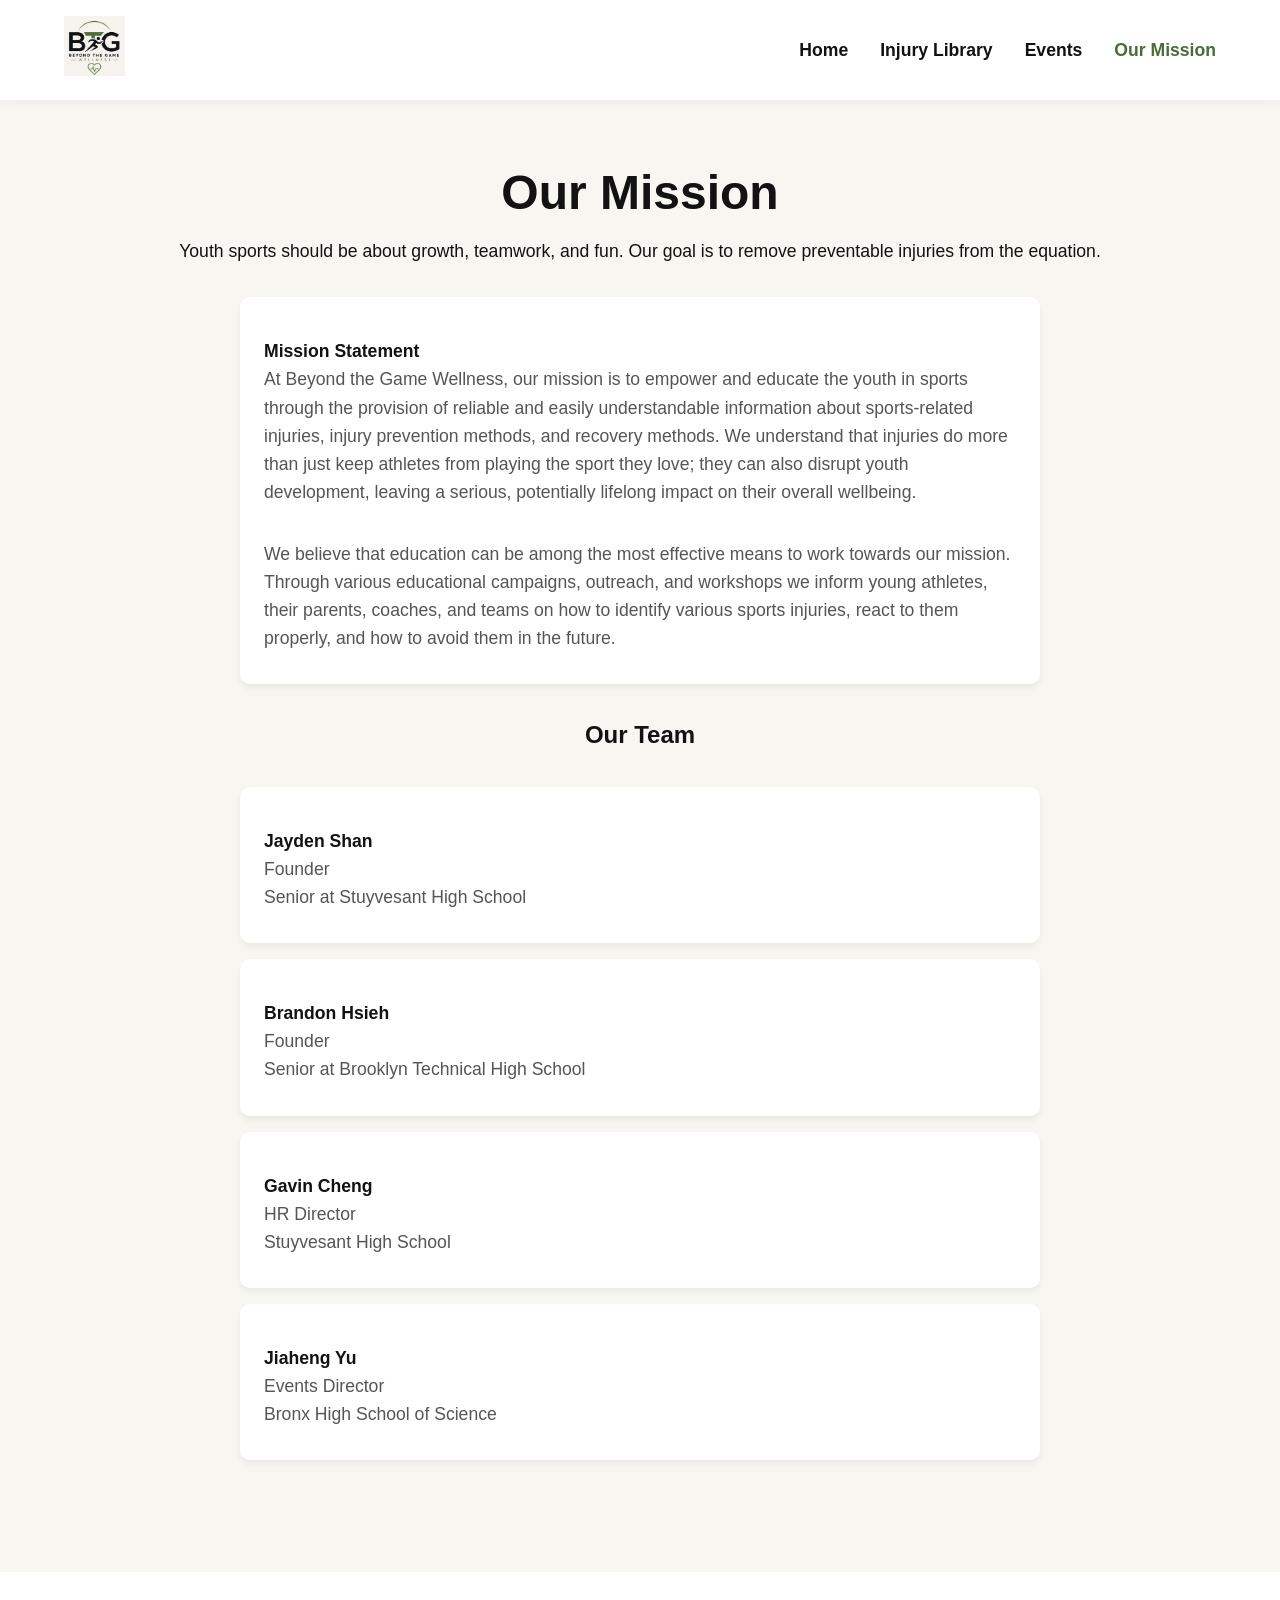
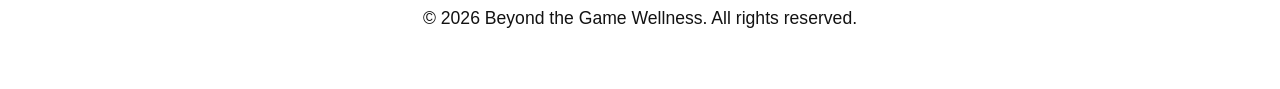
==== about.html @ ce1ea502 "Updated the giveaway section front page and about page" ====
<!DOCTYPE html>
<html lang="en">
<head>
    <meta charset="UTF-8">
    <meta name="viewport" content="width=device-width, initial-scale=1.0">
    <title>About Us | Beyond the Game Wellness</title>
    <link rel="stylesheet" href="style.css">
</head>
<body>

    <header>
        <div class="logo">
            <a href="index.html">
                <img src="beyondthegame.png" alt="Beyond the Game Logo">
            </a>
        </div>
        <nav>
            <ul>
                <li><a href="index.html">Home</a></li>
                <li><a href="injurylibrary.html">Injury Library</a></li>
                <li><a href="events.html">Events</a></li>
                <li><a href="about.html" class="active">Our Mission</a></li>
            </ul>
        </nav>
    </header>

    <main>
        <section class="hero" style="margin-bottom: 2rem;">
            <h1>Our Mission</h1>
            <p>Youth sports should be about growth, teamwork, and fun. Our goal is to remove preventable injuries from the equation.</p>
        </section>

        <section class="card" style="max-width: 800px; margin: 0 auto 2rem auto;">
            <h3>Mission Statement</h3>
            <p>At Beyond the Game Wellness, our mission is to empower and educate the youth in sports through the provision of reliable and easily understandable information about sports-related injuries, injury prevention methods, and recovery methods. We understand that injuries do more than just keep athletes from playing the sport they love; they can also disrupt youth development, leaving a serious, potentially lifelong impact on their overall wellbeing.</p>
            <br>
            <p>We believe that education can be among the most effective means to work towards our mission. Through various educational campaigns, outreach, and workshops we inform young athletes, their parents, coaches, and teams on how to identify various sports injuries, react to them properly, and how to avoid them in the future.</p>
        </section>

        <div style="text-align: center; margin-bottom: 2rem;">
            <h2>Our Team</h2>
        </div>

        <section class="grid" style="max-width: 800px; margin: 0 auto;">
            <div class="card">
                <h3>Jayden Shan</h3>
                <p>Founder<br>Senior at Stuyvesant High School</p>
            </div>

            <div class="card">
                <h3>Brandon Hsieh</h3>
                <p>Founder<br>Senior at Brooklyn Technical High School</p>
            </div>

            <div class="card">
                <h3>Gavin Cheng</h3>
                <p>HR Director<br>Stuyvesant High School</p>
            </div>

            <div class="card">
                <h3>Jiaheng Yu</h3>
                <p>Events Director<br>Bronx High School of Science</p>
            </div>
        </section>
    </main>

    <footer>
        <p>&copy; 2026 Beyond the Game Wellness. All rights reserved.</p>
    </footer>

</body>
</html>
---- style.css ----
/* style.css */
:root {
  --primary-green: #4A6C38;
  --text-black: #121212;
  --bg-cream: #F8F6F0;
  --white: #ffffff;
}

* {
  margin: 0;
  padding: 0;
  box-sizing: border-box;
  font-family: 'Segoe UI', Tahoma, Geneva, Verdana, sans-serif;
}

body {
  background-color: var(--bg-cream);
  color: var(--text-black);
  line-height: 1.6;
}

/* =========================================
   Splash Screen Setup
   ========================================= */
.splash {
  /* Subtracts header height to center perfectly */
  height: calc(100vh - 92px); 
  display: flex;
  justify-content: center;
  align-items: center;
  background-color: var(--bg-cream);
}

.splash img {
  max-width: 90%;
  max-height: 70vh;
  /* Smooth fade-in effect */
  animation: fadeIn 1.2s ease-out forwards; 
}

@keyframes fadeIn {
  0% { opacity: 0; transform: translateY(20px); }
  100% { opacity: 1; transform: translateY(0); }
}

/* =========================================
   General Typography & Spacing
   ========================================= */
h1 {
  font-size: 3rem;
  margin-bottom: 1rem;
  line-height: 1.2;
}

h2 {
  margin-bottom: 1rem;
}

p {
  font-size: 1.1rem;
  margin-bottom: 1.5rem;
}

/* =========================================
   Header & Navigation
   ========================================= */
header {
  background-color: var(--white);
  padding: 1rem 5%;
  display: flex;
  justify-content: space-between;
  align-items: center;
  box-shadow: 0 2px 10px rgba(0,0,0,0.05);
  position: sticky;
  top: 0;
  z-index: 1000;
}

.logo img { 
  height: 60px; 
}

nav ul { 
  list-style: none; 
  display: flex; 
  gap: 2rem; 
}

nav a {
  text-decoration: none;
  color: var(--text-black);
  font-weight: 600;
  font-size: 1.1rem;
  transition: color 0.3s ease;
}

nav a:hover, nav a.active { 
  color: var(--primary-green); 
}

/* =========================================
   Main Content & Grid
   ========================================= */
main {
  padding: 4rem 10%; 
  min-height: 70vh;
}

.hero { 
  text-align: center; 
  margin-bottom: 3rem; 
}

.hero .btn {
  margin-top: 1rem; 
}

.grid {
  display: grid;
  grid-template-columns: 1fr; /* Keeps it in clean rows */
  gap: 1rem;
}

/* =========================================
   Card & Collapsible Styling
   ========================================= */
.card {
  background-color: var(--white);
  padding: 1.5rem;
  border-radius: 10px;
  box-shadow: 0 4px 6px rgba(0,0,0,0.05);
  transition: all 0.3s ease;
}

.card:hover { 
  box-shadow: 0 6px 12px rgba(0,0,0,0.1); 
}

.card details summary {
  list-style: none;
  outline: none;
  cursor: pointer;
  display: flex;
  justify-content: space-between;
  align-items: center;
}

.card summary::-webkit-details-marker { 
  display: none; 
}

.card summary h2 {
  color: var(--primary-green);
  font-size: 1.5rem;
  margin: 0;
}

/* The '+' and '-' icons */
.card summary::after {
  content: '+';
  font-size: 2rem;
  color: var(--primary-green);
  font-weight: bold;
}

.card details[open] summary::after { 
  content: '-'; 
}

/* Expanded Content Internal Styling */
.card details[open] {
  margin-top: 1rem;
  padding-top: 1rem;
  border-top: 2px solid var(--bg-cream);
}

.card h3 {
  font-size: 1.1rem;
  margin-top: 1rem;
  color: var(--text-black);
}

.card p { 
  margin-bottom: 0.5rem; 
  color: #555; 
}

.card ul { 
  margin-left: 1.5rem; 
  margin-bottom: 0.5rem; 
  color: #555; 
}

.card .faq {
  background-color: var(--bg-cream);
  padding: 1rem;
  border-radius: 8px;
  margin-top: 1rem;
}

/* =========================================
   Buttons
   ========================================= */
.btn {
  display: inline-block;
  background-color: var(--primary-green);
  color: var(--white);
  padding: 0.8rem 2rem;
  text-decoration: none;
  border-radius: 50px;
  font-weight: bold;
  transition: all 0.3s ease;
  border: 2px solid var(--primary-green);
}

.btn:hover {
  background-color: transparent;
  color: var(--primary-green);
  transform: translateY(-3px);
  box-shadow: 0 4px 15px rgba(74, 108, 56, 0.3);
}

/* =========================================
   Footer
   ========================================= */
footer { 
  text-align: center; 
  padding: 2rem; 
  background-color: var(--white); 
  margin-top: 3rem; 
}
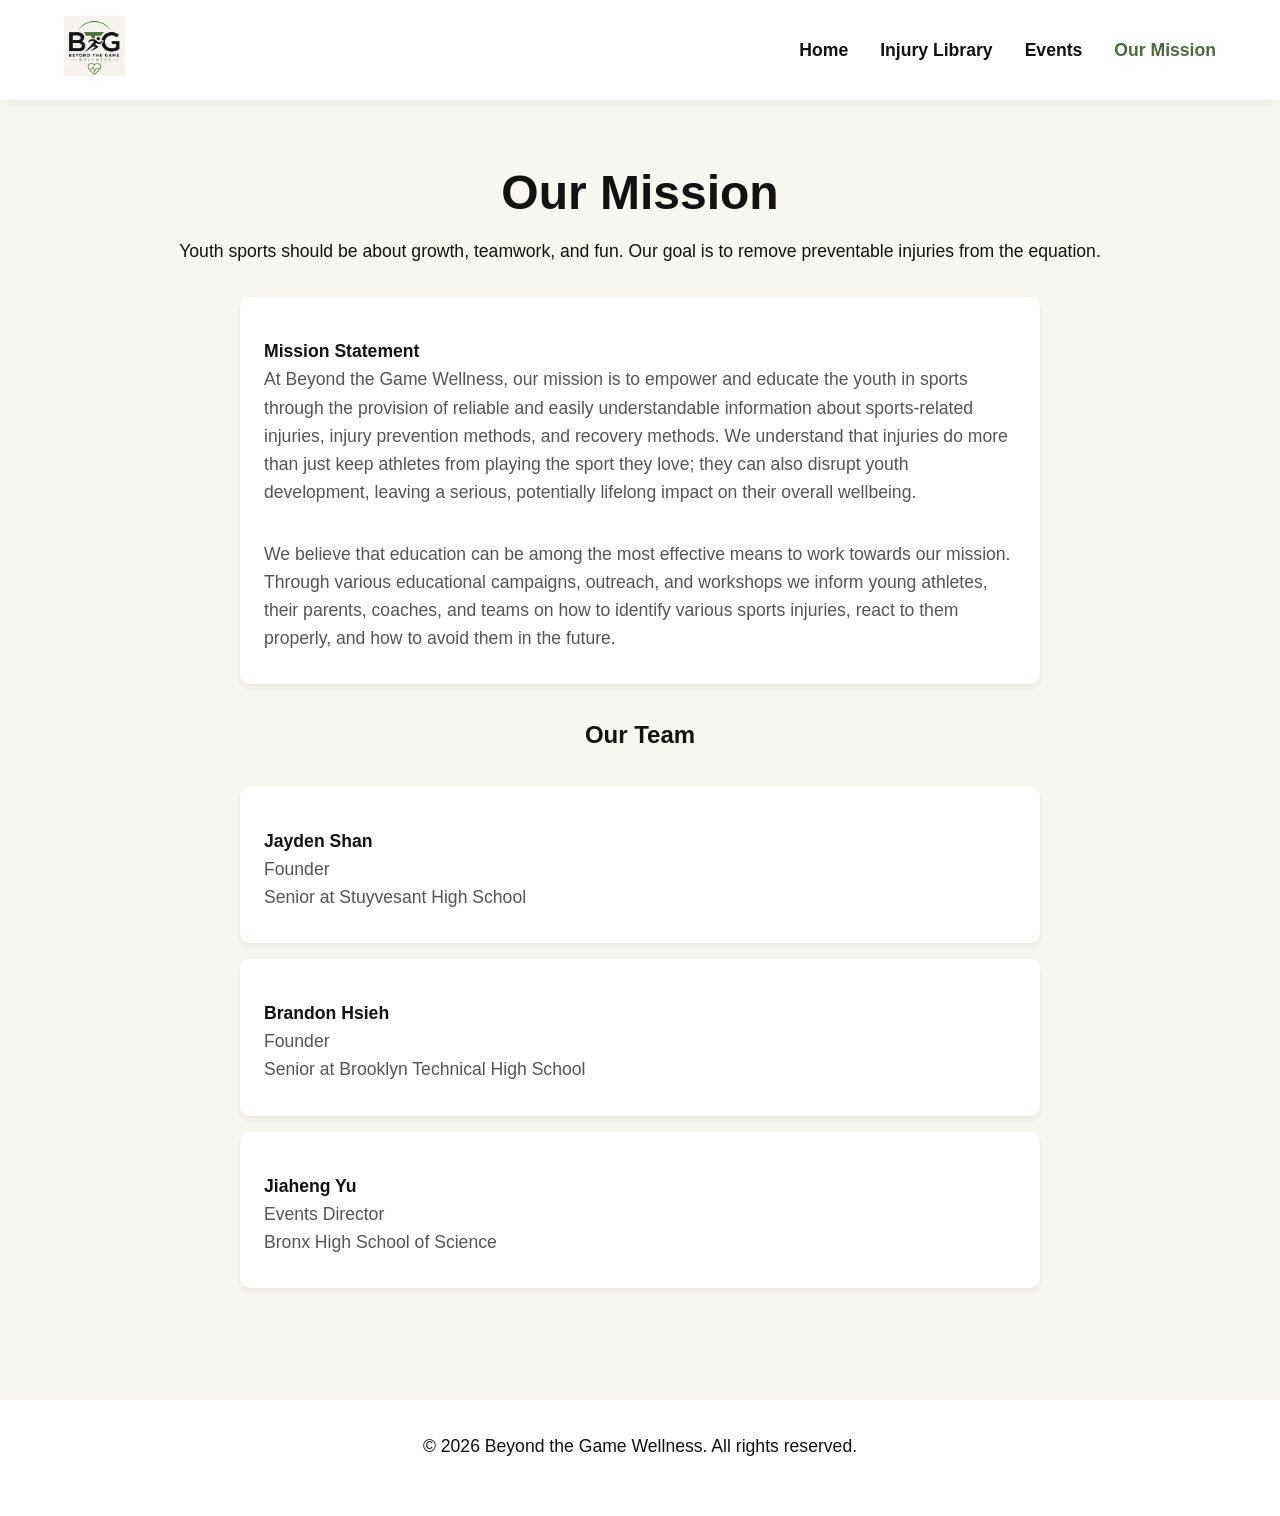
==== commit 7f27d2da: "removed gcheng" ====
--- a/about.html
+++ b/about.html
@@ -53,11 +53,6 @@
             </div>
 
             <div class="card">
-                <h3>Gavin Cheng</h3>
-                <p>HR Director<br>Stuyvesant High School</p>
-            </div>
-
-            <div class="card">
                 <h3>Jiaheng Yu</h3>
                 <p>Events Director<br>Bronx High School of Science</p>
             </div>
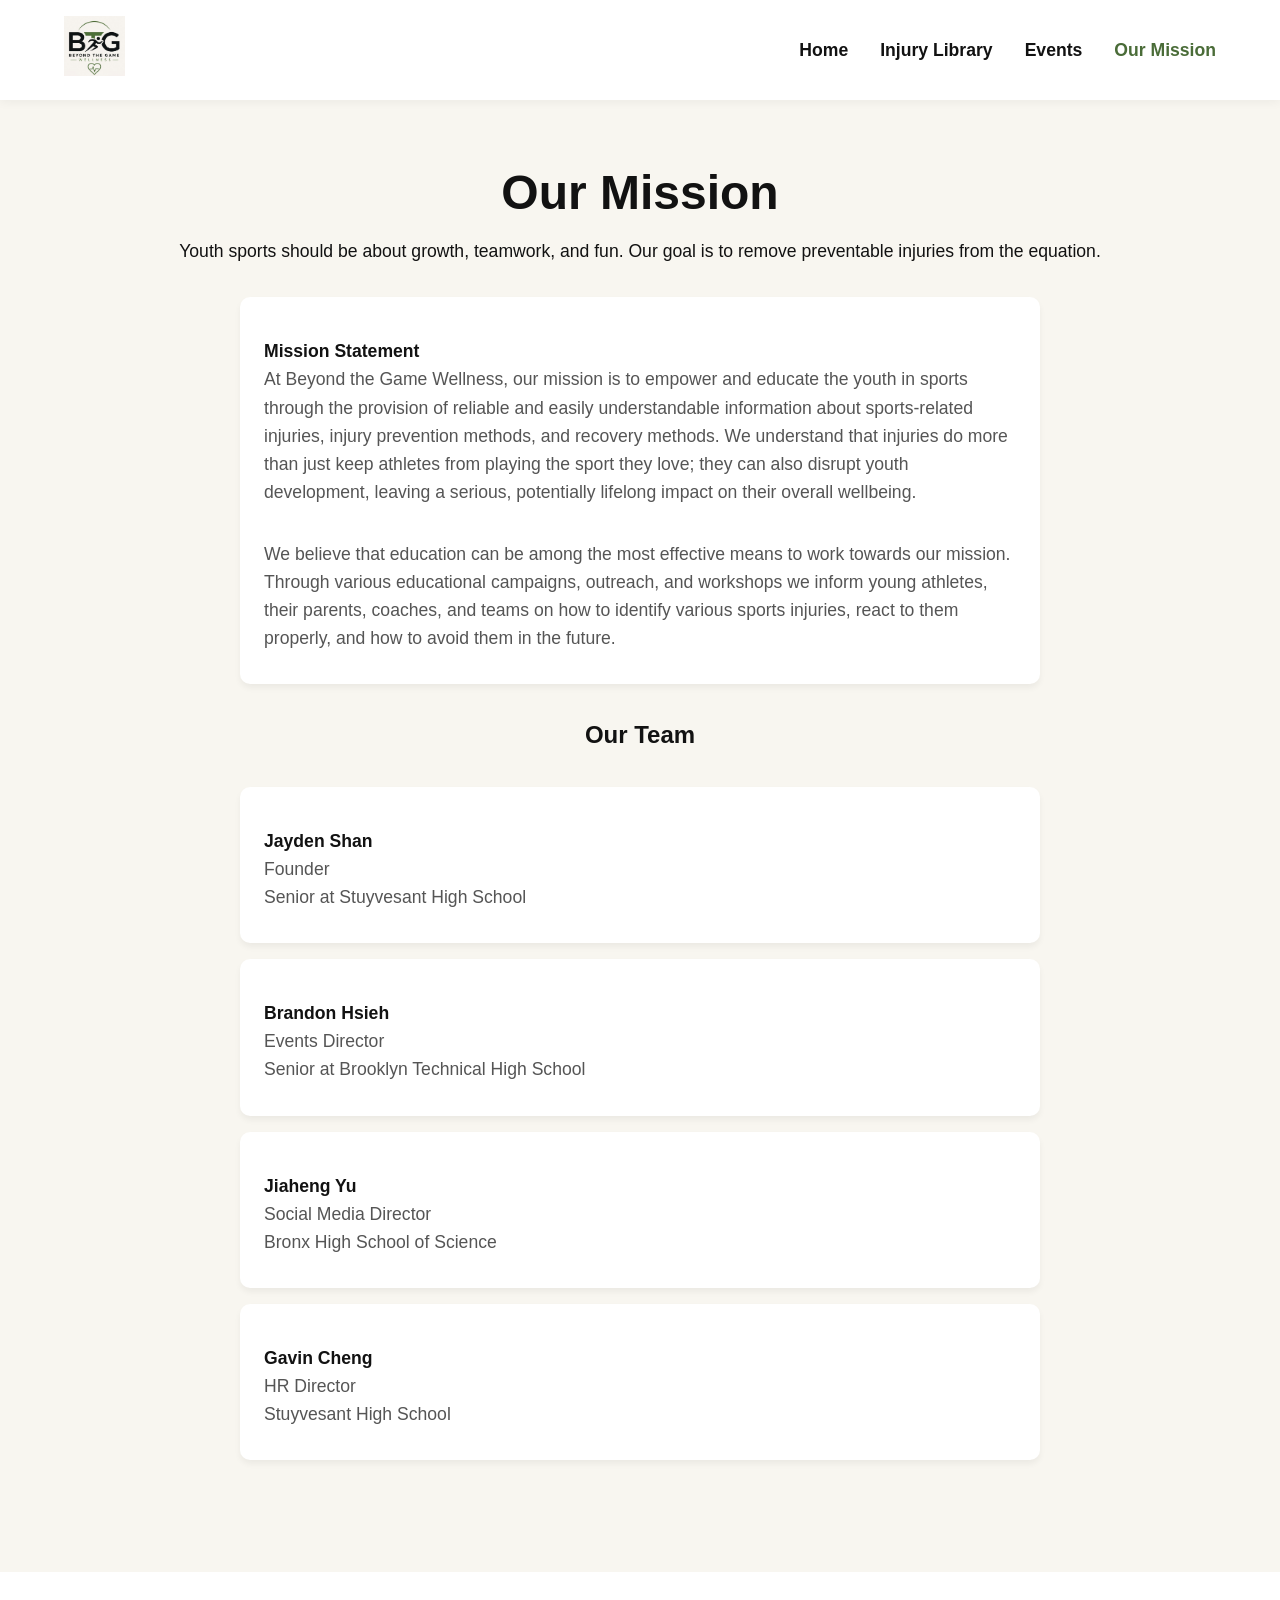
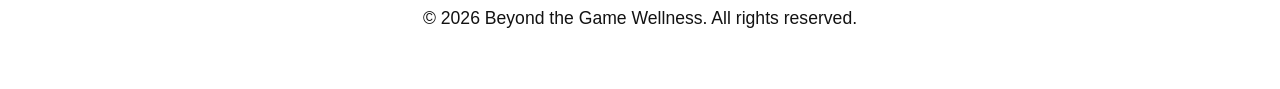
==== commit 4b607205: "Updated brandon" ====
--- a/about.html
+++ b/about.html
@@ -49,13 +49,19 @@
 
             <div class="card">
                 <h3>Brandon Hsieh</h3>
-                <p>Founder<br>Senior at Brooklyn Technical High School</p>
+                <p>Events Director<br>Senior at Brooklyn Technical High School</p>
             </div>
 
             <div class="card">
                 <h3>Jiaheng Yu</h3>
-                <p>Events Director<br>Bronx High School of Science</p>
+                <p>Social Media Director<br>Bronx High School of Science</p>
             </div>
+
+            <div class="card">
+                <h3>Gavin Cheng</h3>
+                <p>HR Director<br>Stuyvesant High School</p>
+            </div>
+
         </section>
     </main>
 
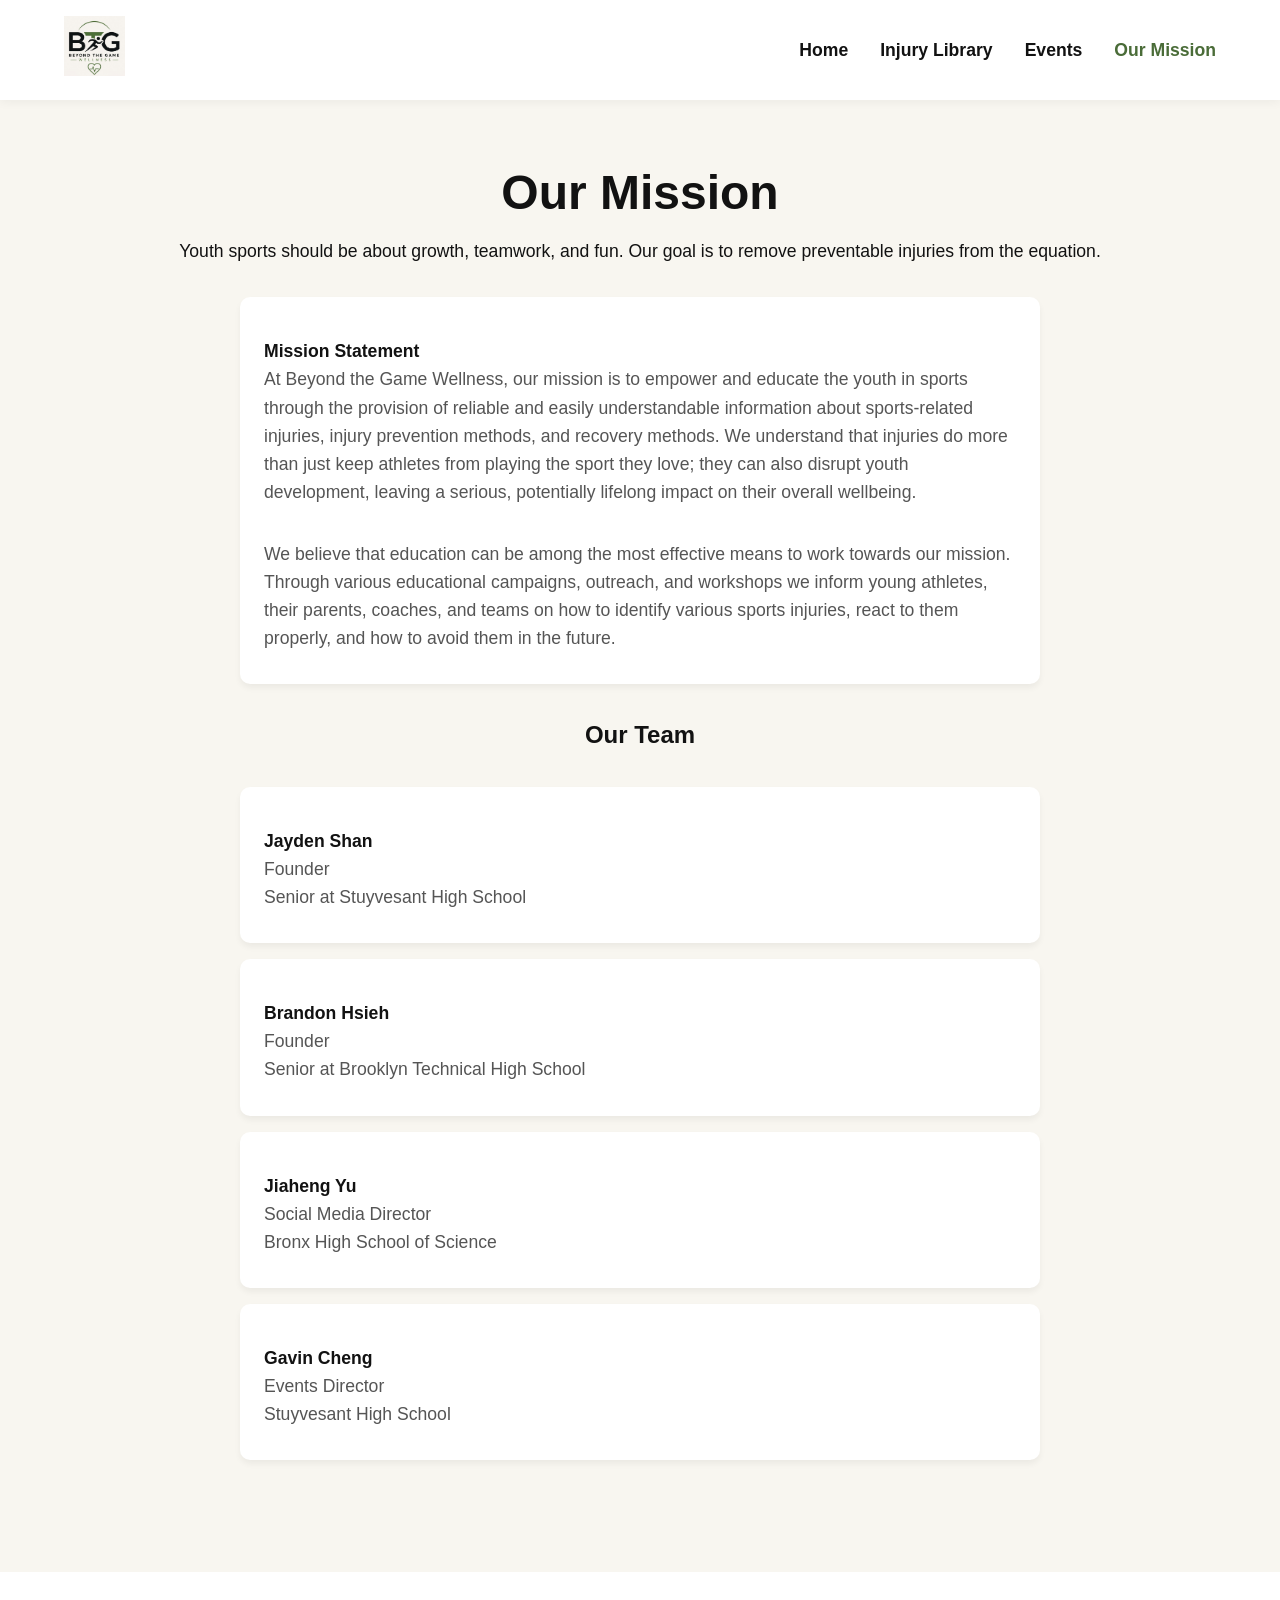
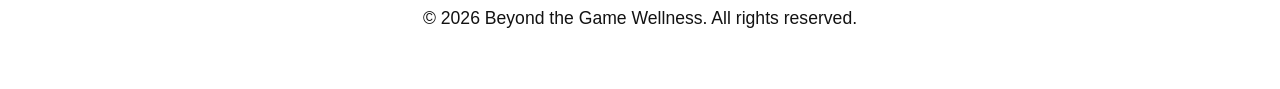
==== commit fa4331df: "Added ybl and btg big photo onto the front page" ====
--- a/about.html
+++ b/about.html
@@ -49,7 +49,7 @@
 
             <div class="card">
                 <h3>Brandon Hsieh</h3>
-                <p>Events Director<br>Senior at Brooklyn Technical High School</p>
+                <p>Founder<br>Senior at Brooklyn Technical High School</p>
             </div>
 
             <div class="card">
@@ -59,7 +59,7 @@
 
             <div class="card">
                 <h3>Gavin Cheng</h3>
-                <p>HR Director<br>Stuyvesant High School</p>
+                <p>Events Director<br>Stuyvesant High School</p>
             </div>
 
         </section>
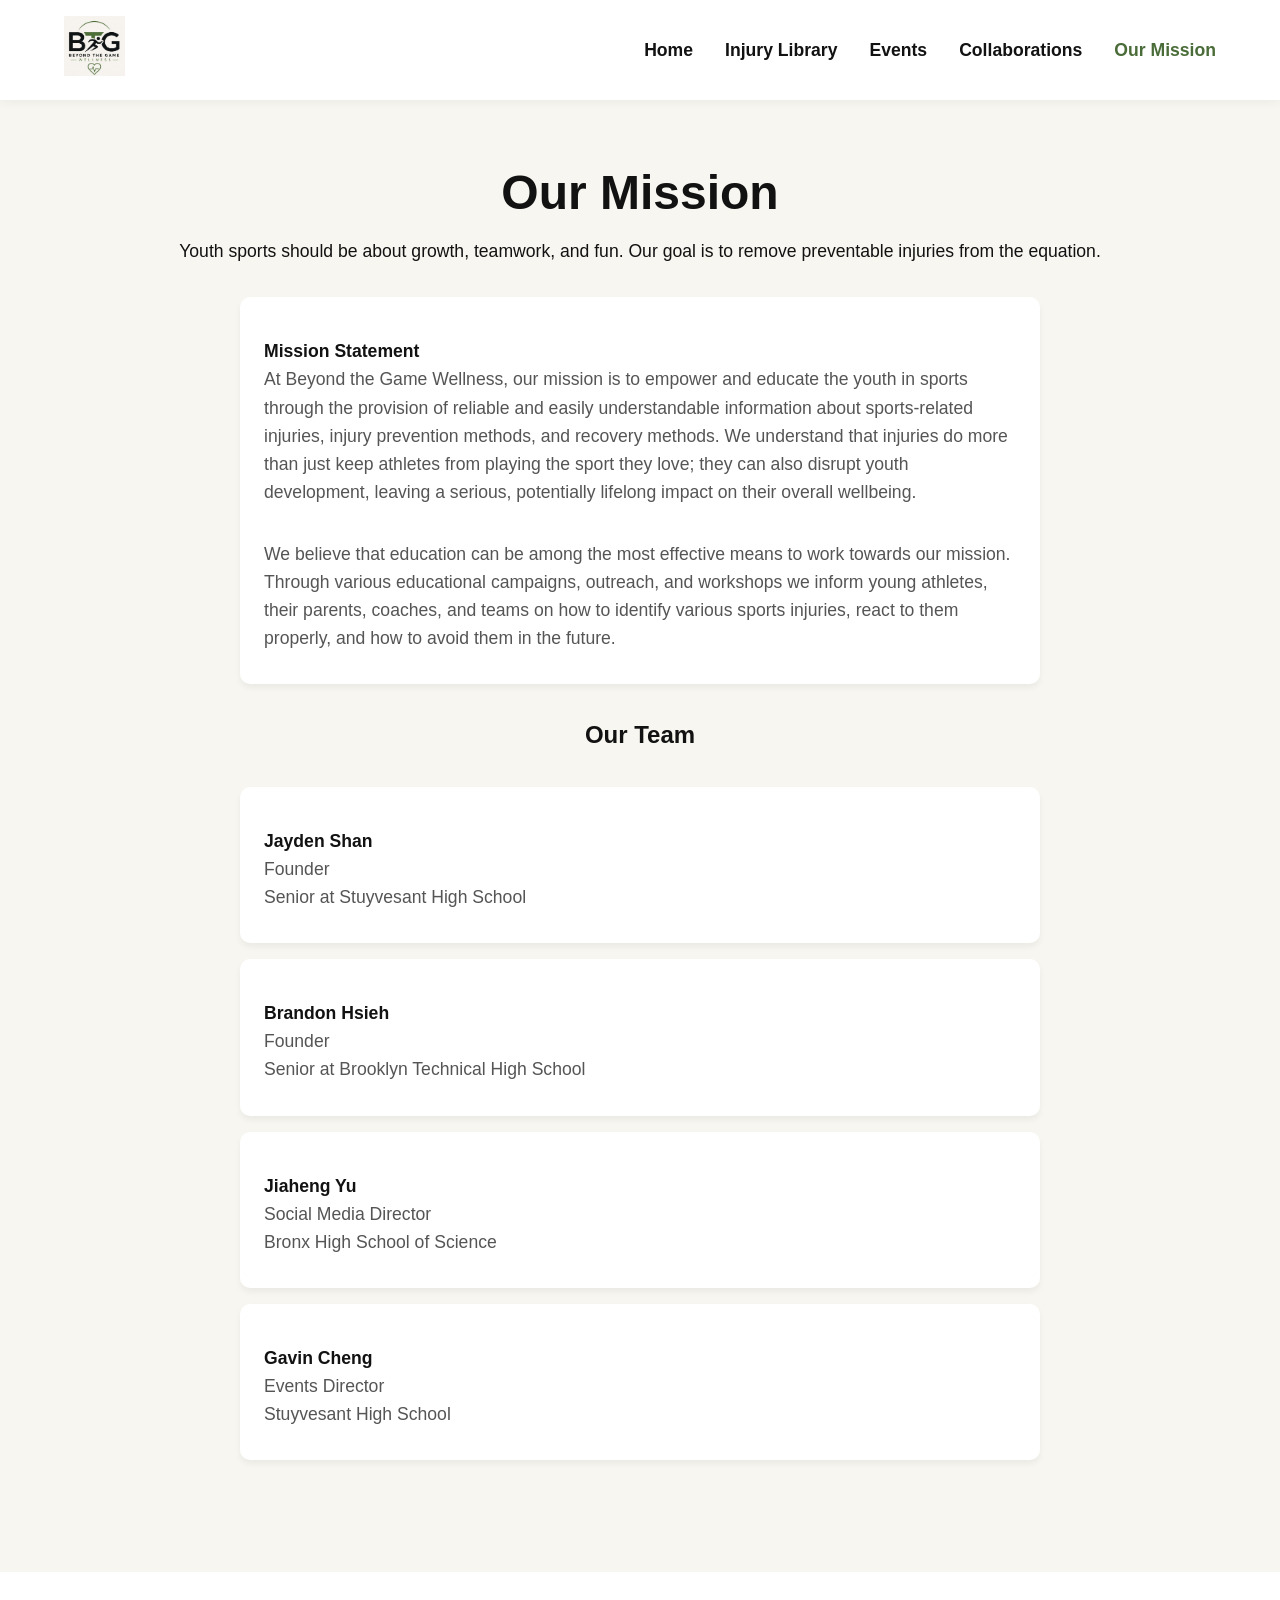
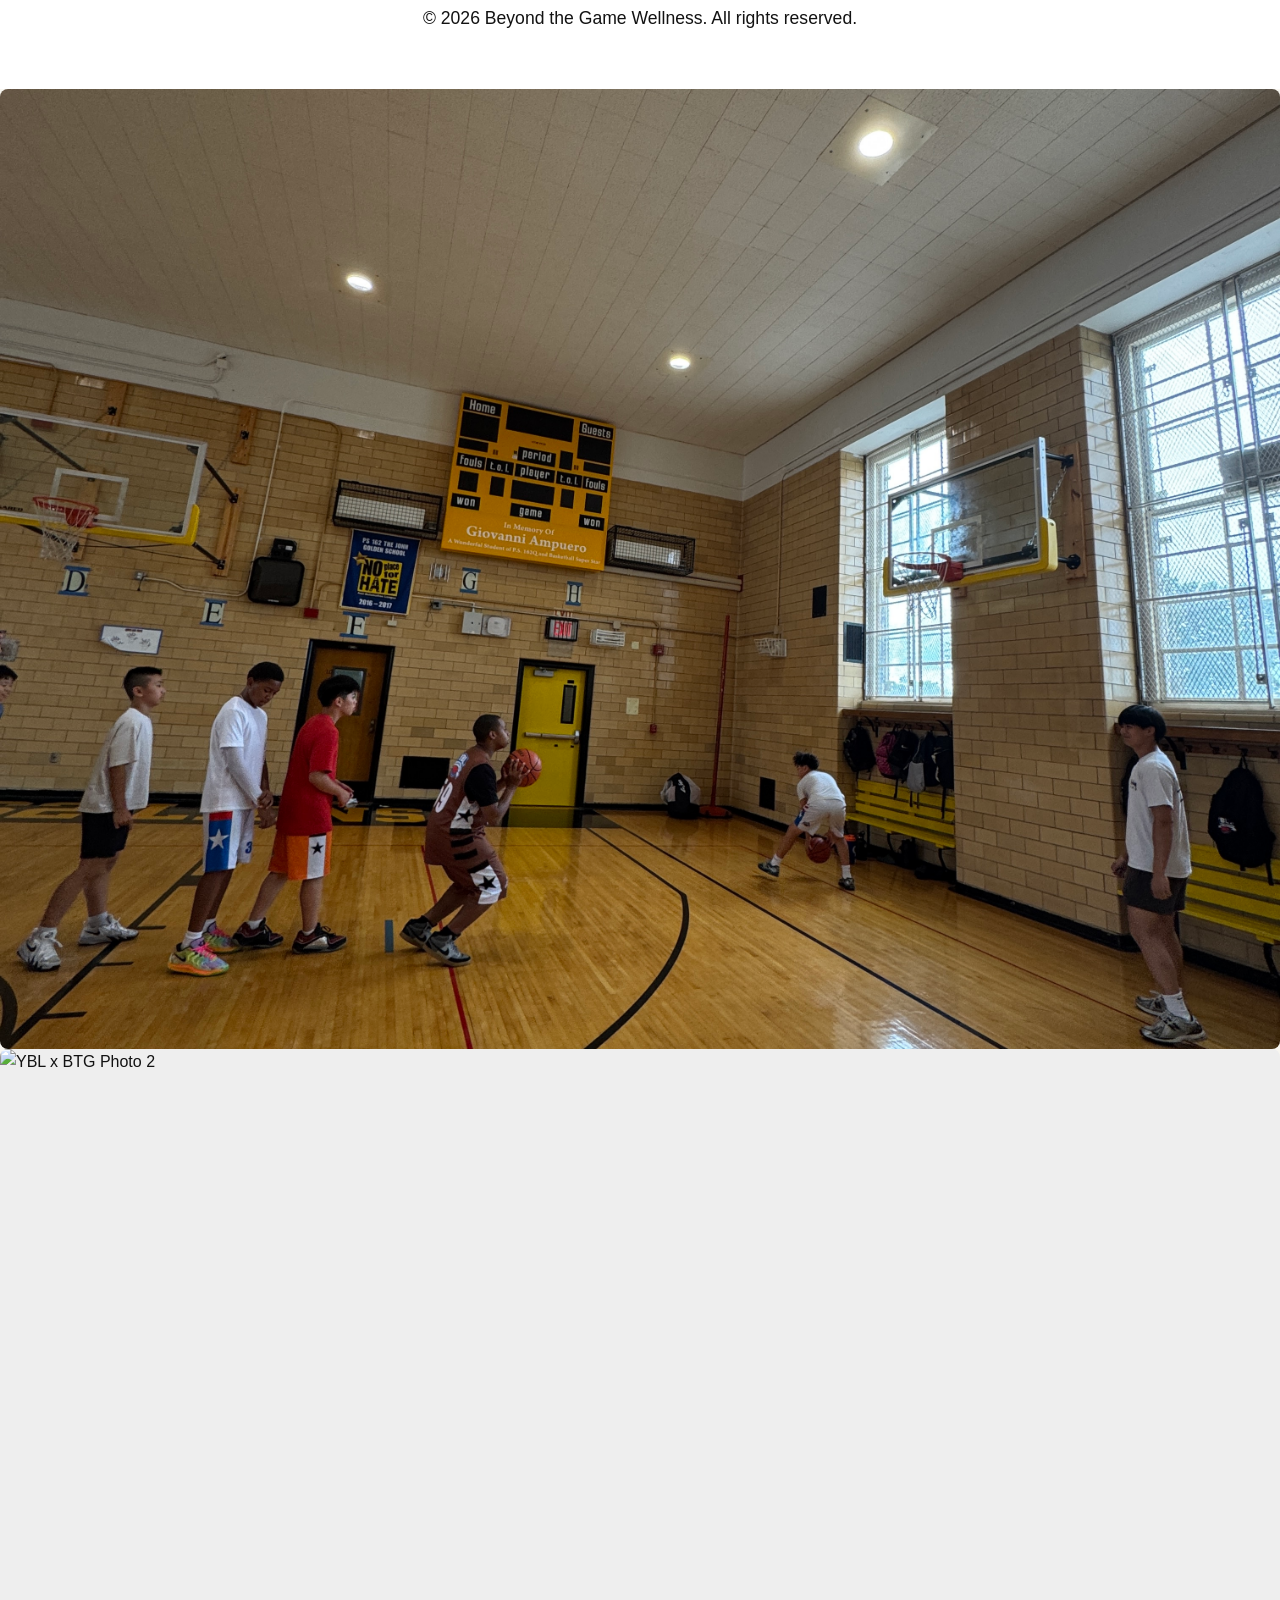
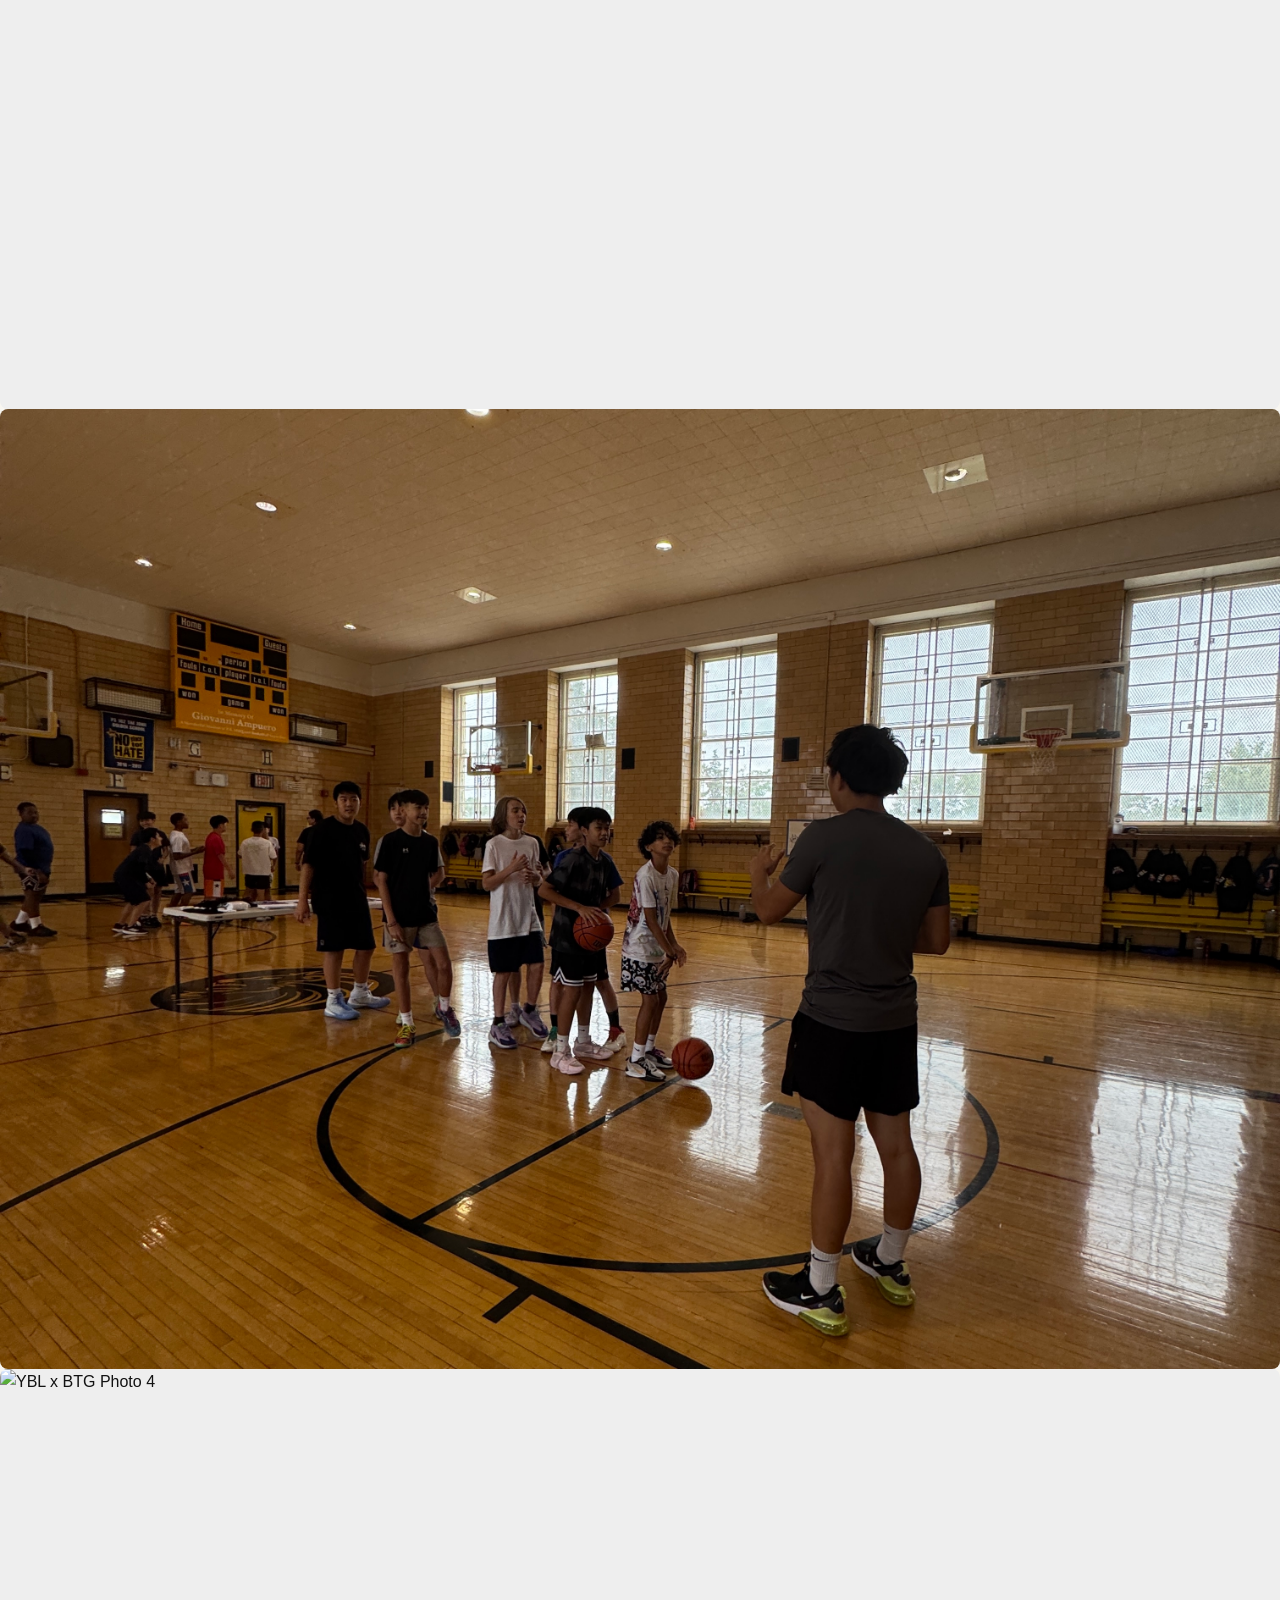
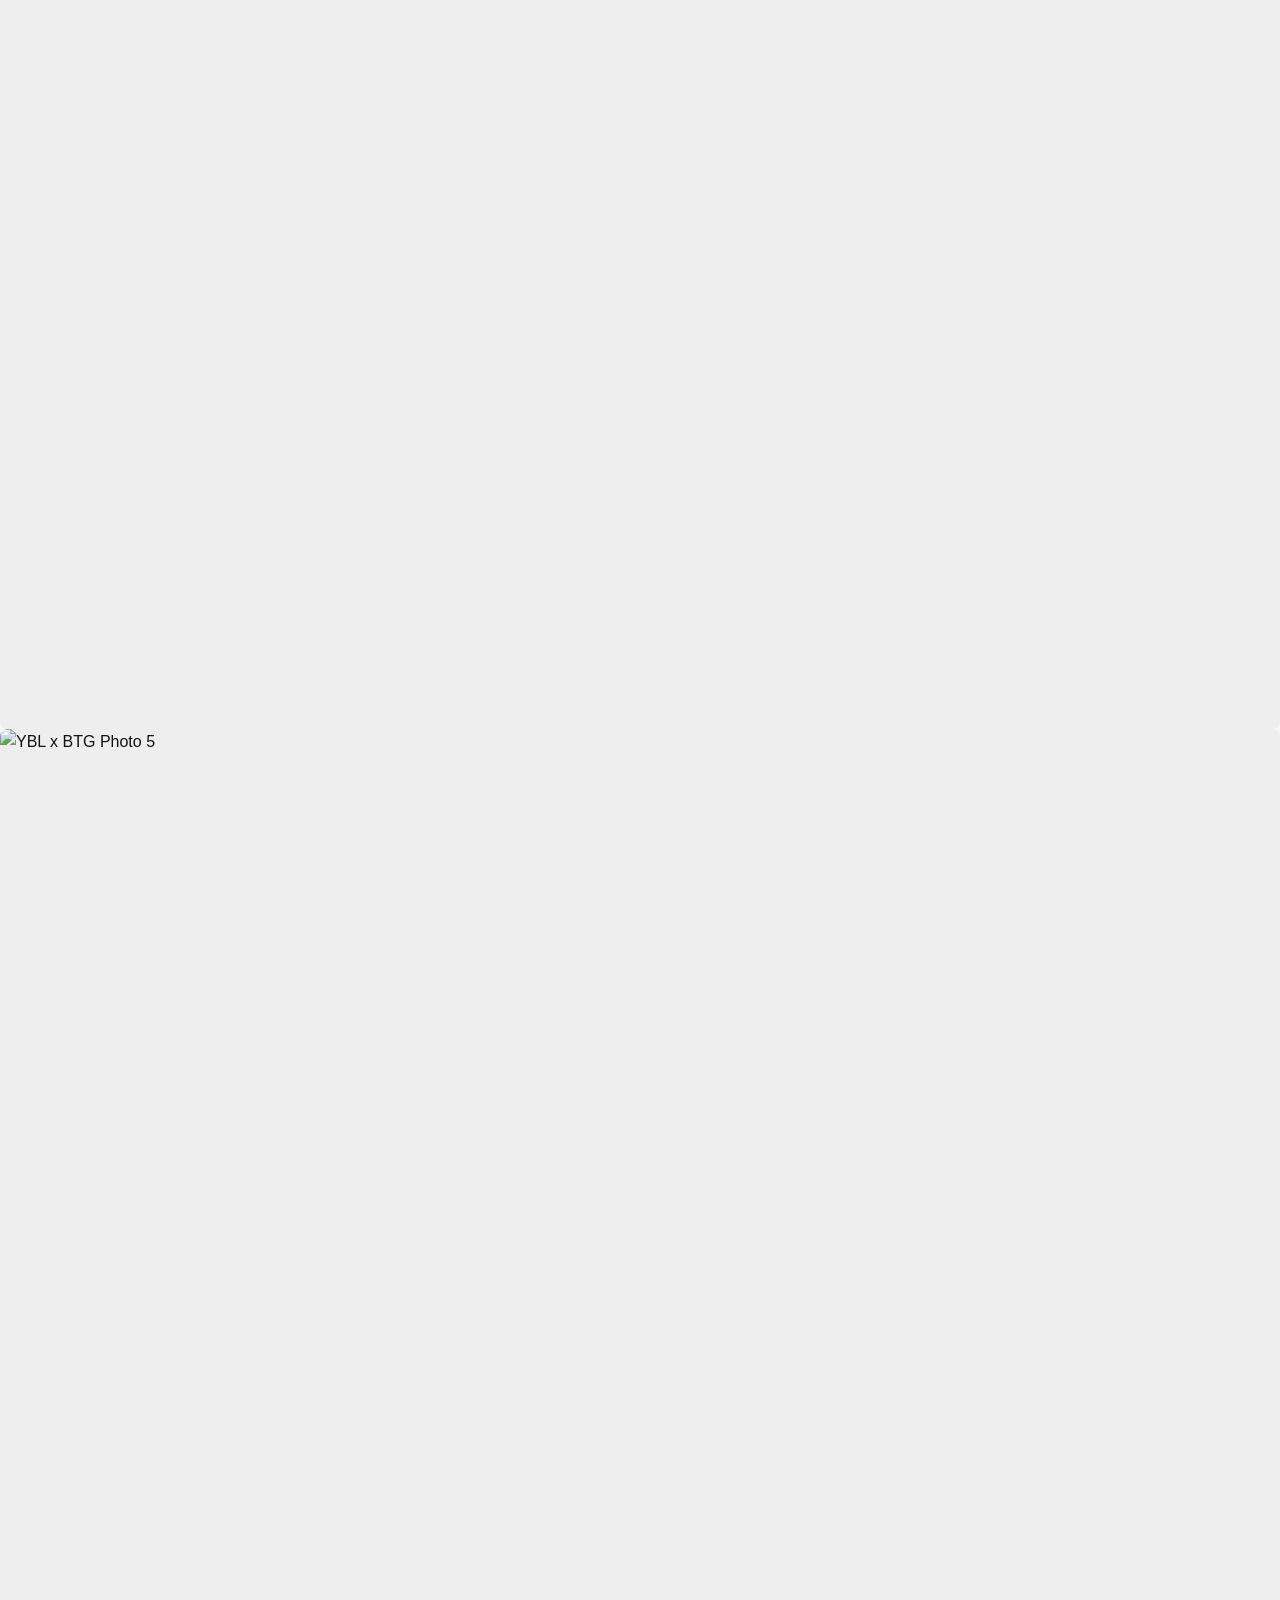
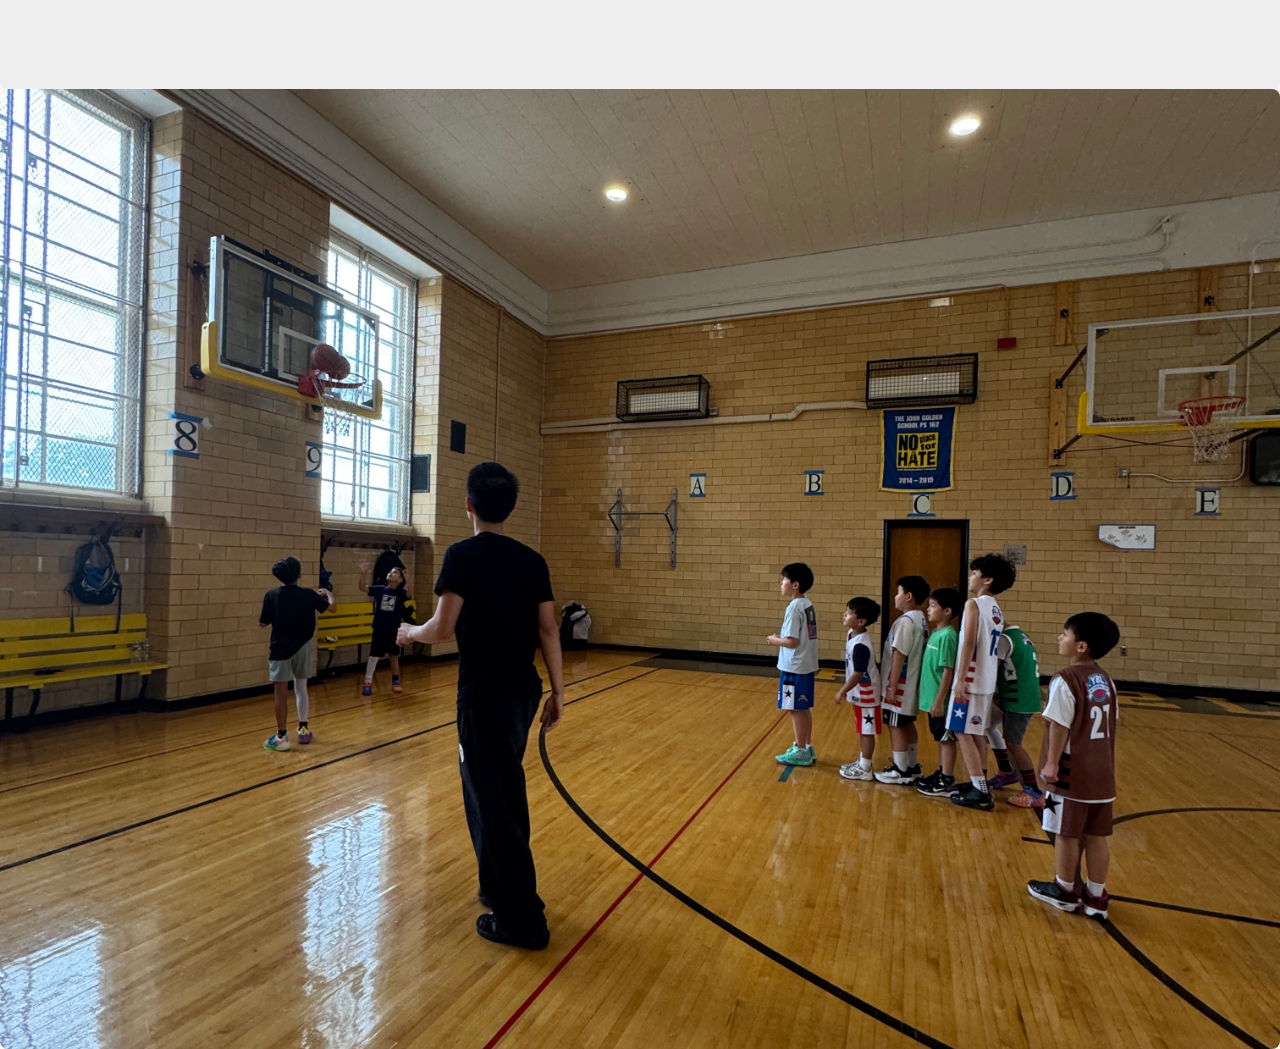
==== commit 1eaa3be0: "Fixed the large sized photo and added ybl collab" ====
--- a/about.html
+++ b/about.html
@@ -19,6 +19,8 @@
                 <li><a href="index.html">Home</a></li>
                 <li><a href="injurylibrary.html">Injury Library</a></li>
                 <li><a href="events.html">Events</a></li>
+                <li><a href="collaborations.html">Collaborations</a></li>
+
                 <li><a href="about.html" class="active">Our Mission</a></li>
             </ul>
         </nav>
@@ -70,4 +72,29 @@
     </footer>
 
 </body>
-</html>+</html>
+
+
+<!-- Row 1 -->
+<div style="border-radius: 8px; overflow: hidden; aspect-ratio: 4/3; background-color: #eee;">
+    <img src="gavinteaching-yblxbtg.png" alt="YBL x BTG Photo 1" style="width: 100%; height: 100%; object-fit: cover;">
+</div>
+<div style="border-radius: 8px; overflow: hidden; aspect-ratio: 4/3; background-color: #eee;">
+    <img src="brandonteaching-yblxbtg.png" alt="YBL x BTG Photo 2" style="width: 100%; height: 100%; object-fit: cover;">
+</div>
+
+<!-- Row 2 -->
+<div style="border-radius: 8px; overflow: hidden; aspect-ratio: 4/3; background-color: #eee;">
+    <img src="jiateaching-yblxbtg.png" alt="YBL x BTG Photo 3" style="width: 100%; height: 100%; object-fit: cover;">
+</div>
+<div style="border-radius: 8px; overflow: hidden; aspect-ratio: 4/3; background-color: #eee;">
+    <img src="gavinandjiateaching-yblxbtg.png" alt="YBL x BTG Photo 4" style="width: 100%; height: 100%; object-fit: cover;">
+</div>
+
+<!-- Row 3 -->
+<div style="border-radius: 8px; overflow: hidden; aspect-ratio: 4/3; background-color: #eee;">
+    <img src="brandonandjiaandgavinteaching-yblxbtg.png" alt="YBL x BTG Photo 5" style="width: 100%; height: 100%; object-fit: cover;">
+</div>
+<div style="border-radius: 8px; overflow: hidden; aspect-ratio: 4/3; background-color: #eee;">
+    <img src="jaydenteaching-yblxbtg.png" alt="YBL x BTG Photo 6" style="width: 100%; height: 100%; object-fit: cover;">
+</div>
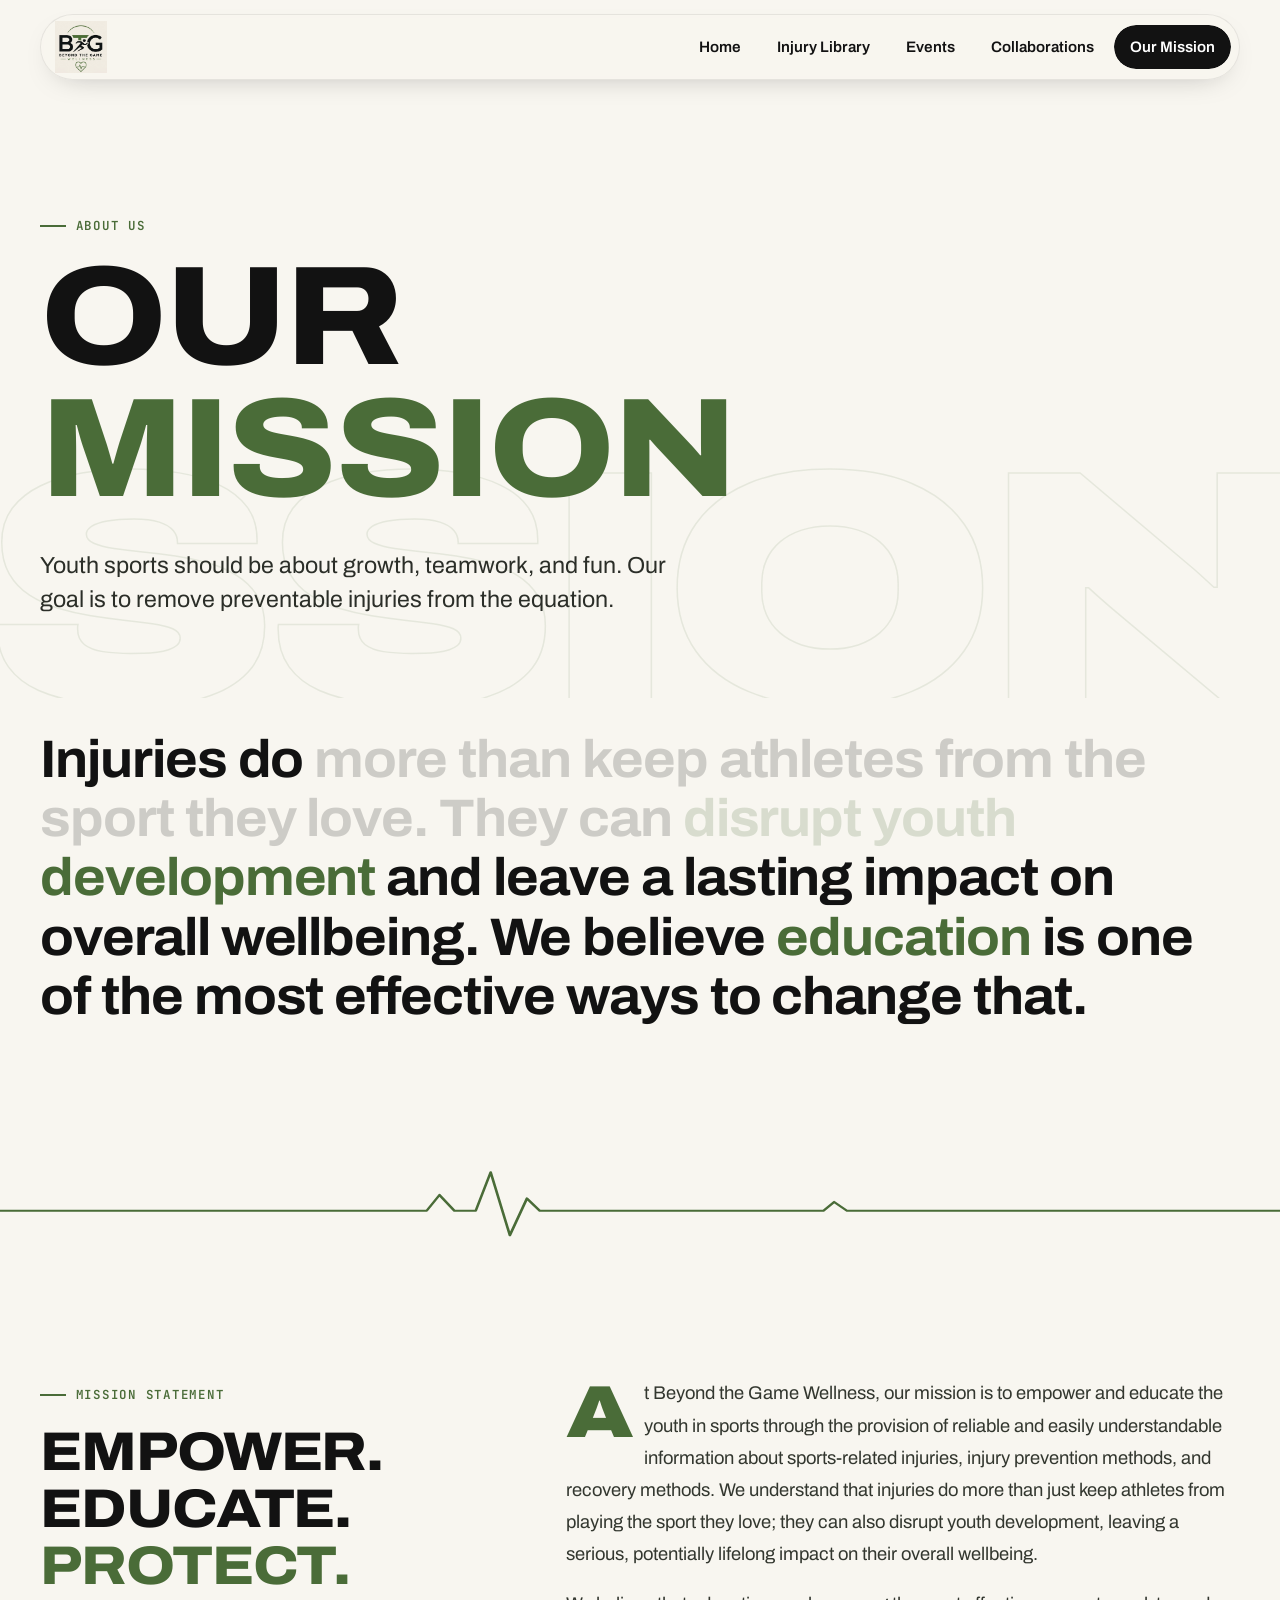
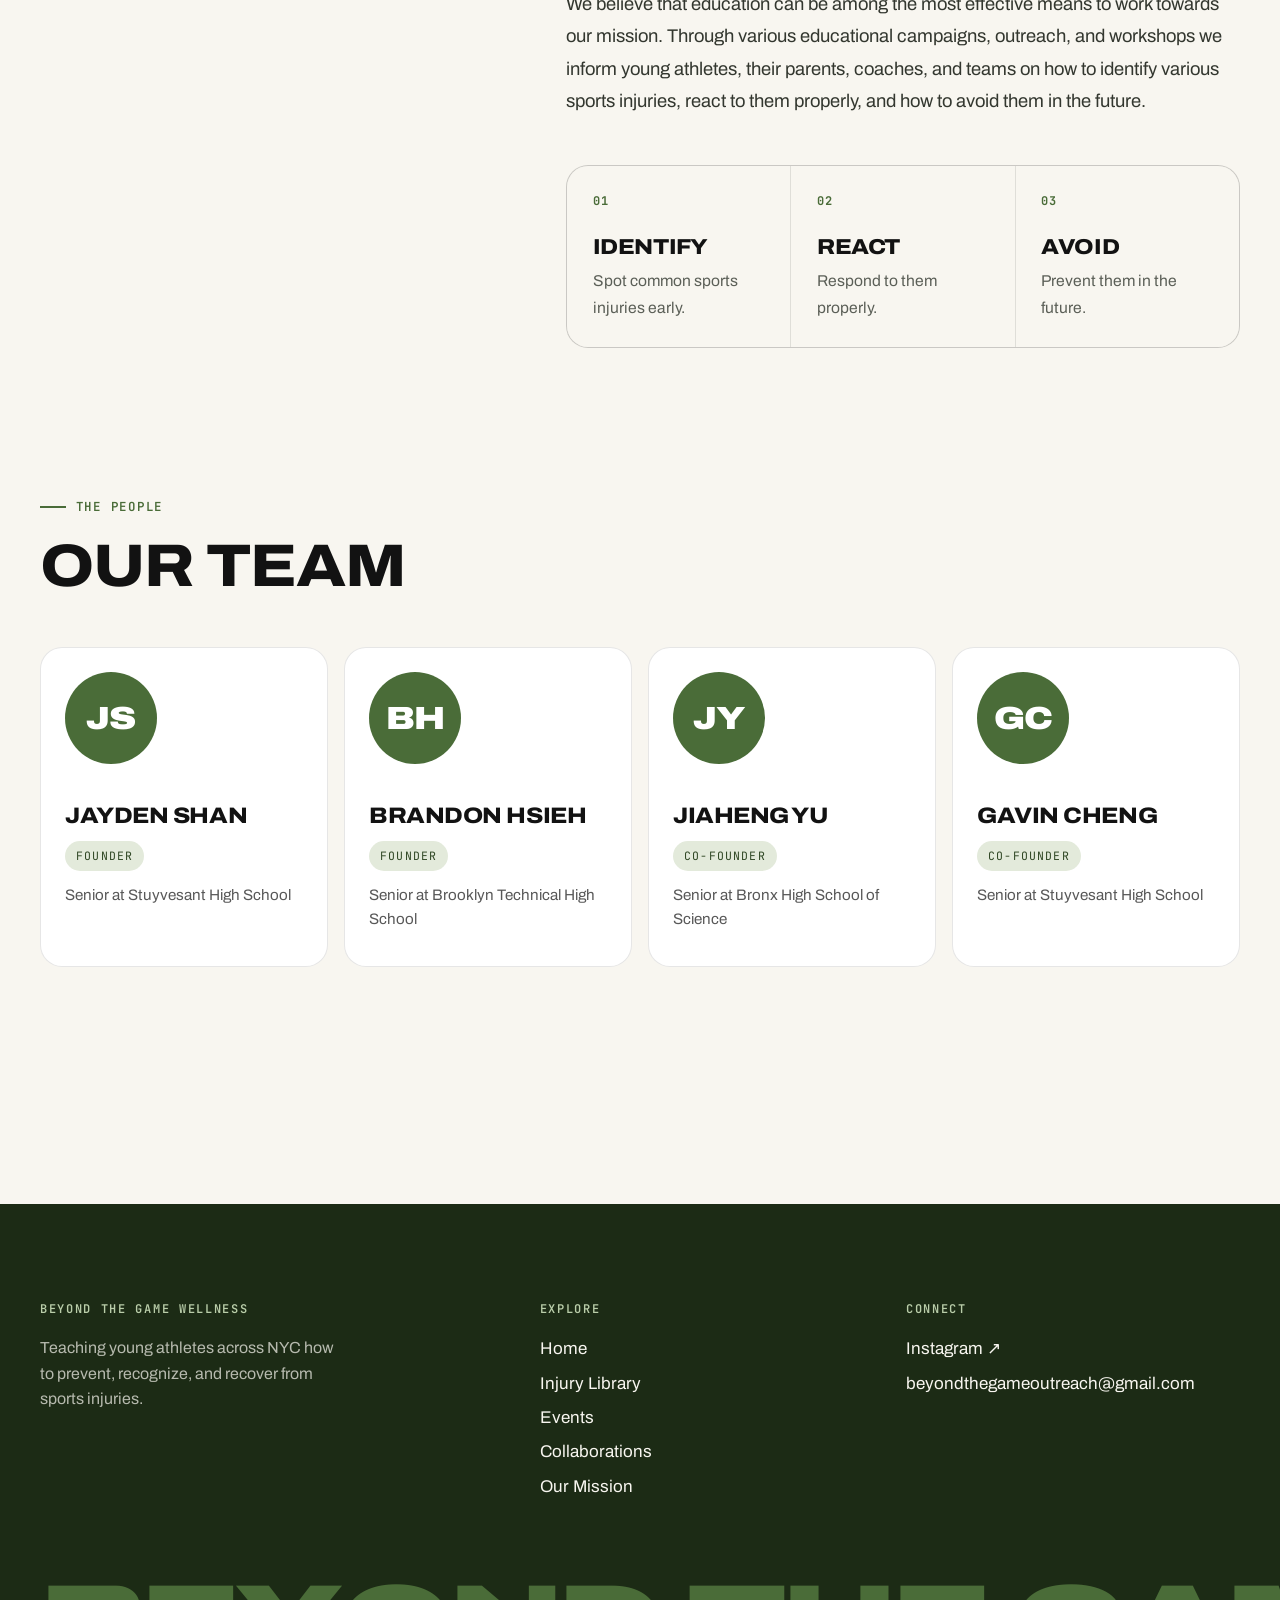
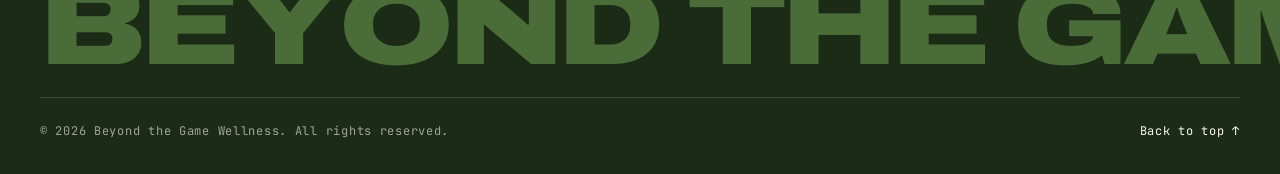
==== commit 8b9c1dd7: "Claude generated new website revamp" ====
--- a/about.html
+++ b/about.html
@@ -3,98 +3,169 @@
 <head>
     <meta charset="UTF-8">
     <meta name="viewport" content="width=device-width, initial-scale=1.0">
-    <title>About Us | Beyond the Game Wellness</title>
+    <title>Our Mission | Beyond the Game Wellness</title>
+    <meta name="theme-color" content="#4A6C38">
+    <link rel="icon" href="beyondthegame.png">
+    <link rel="preconnect" href="https://fonts.googleapis.com">
+    <link rel="preconnect" href="https://fonts.gstatic.com" crossorigin>
+    <link href="https://fonts.googleapis.com/css2?family=Archivo:ital,wdth,wght@0,62..125,100..900;1,62..125,100..900&family=JetBrains+Mono:wght@400;600&display=swap" rel="stylesheet">
     <link rel="stylesheet" href="style.css">
+    <script>document.documentElement.classList.add('js');</script>
 </head>
 <body>
 
-    <header>
-        <div class="logo">
-            <a href="index.html">
-                <img src="beyondthegame.png" alt="Beyond the Game Logo">
+    <!-- Page transition curtain -->
+    <div class="curtain is-entering" aria-hidden="true">
+        <div class="curtain-inner">
+            <svg viewBox="0 0 400 80"><path d="M0 40 H140 L156 40 L168 14 L184 68 L198 28 L208 40 H400"/></svg>
+            <span class="curtain-label">Beyond the Game</span>
+        </div>
+    </div>
+
+    <header class="site-header">
+        <div class="nav-pill">
+            <a href="index.html" class="brand" aria-label="Beyond the Game Wellness home">
+                <img src="beyondthegame.png" alt="Beyond the Game Wellness logo">
             </a>
+            <nav class="nav" aria-label="Main">
+                <ul>
+                    <li><a href="index.html">Home</a></li>
+                    <li><a href="injurylibrary.html">Injury Library</a></li>
+                    <li><a href="events.html">Events</a></li>
+                    <li><a href="collaborations.html">Collaborations</a></li>
+                    <li><a href="about.html" class="active" aria-current="page">Our Mission</a></li>
+                </ul>
+            </nav>
+            <button class="menu-toggle" aria-expanded="false" aria-controls="mobile-menu">
+                <span></span><span></span><span class="sr-only">Menu</span>
+            </button>
         </div>
-        <nav>
-            <ul>
-                <li><a href="index.html">Home</a></li>
-                <li><a href="injurylibrary.html">Injury Library</a></li>
-                <li><a href="events.html">Events</a></li>
-                <li><a href="collaborations.html">Collaborations</a></li>
-
-                <li><a href="about.html" class="active">Our Mission</a></li>
-            </ul>
-        </nav>
     </header>
 
+    <div class="mobile-menu" id="mobile-menu">
+        <ul>
+            <li><a href="index.html">Home</a></li>
+            <li><a href="injurylibrary.html">Injury Library</a></li>
+            <li><a href="events.html">Events</a></li>
+            <li><a href="collaborations.html">Collaborations</a></li>
+            <li><a href="about.html">Our Mission</a></li>
+        </ul>
+        <p class="mm-foot">@beyondthegamewellness · beyondthegameoutreach@gmail.com</p>
+    </div>
+
+    <span id="top"></span>
     <main>
-        <section class="hero" style="margin-bottom: 2rem;">
-            <h1>Our Mission</h1>
-            <p>Youth sports should be about growth, teamwork, and fun. Our goal is to remove preventable injuries from the equation.</p>
+        <section class="page-hero">
+            <div class="wrap">
+                <p class="eyebrow" data-reveal>About us</p>
+                <h1 class="lines"><span class="line"><span>Our</span></span><span class="line"><span class="accent">Mission</span></span></h1>
+                <p class="lead" data-reveal style="--d:3">Youth sports should be about growth, teamwork, and fun. Our goal is to remove preventable injuries from the equation.</p>
+            </div>
+            <div class="ghost-word" aria-hidden="true">Mission</div>
         </section>
 
-        <section class="card" style="max-width: 800px; margin: 0 auto 2rem auto;">
-            <h3>Mission Statement</h3>
-            <p>At Beyond the Game Wellness, our mission is to empower and educate the youth in sports through the provision of reliable and easily understandable information about sports-related injuries, injury prevention methods, and recovery methods. We understand that injuries do more than just keep athletes from playing the sport they love; they can also disrupt youth development, leaving a serious, potentially lifelong impact on their overall wellbeing.</p>
-            <br>
-            <p>We believe that education can be among the most effective means to work towards our mission. Through various educational campaigns, outreach, and workshops we inform young athletes, their parents, coaches, and teams on how to identify various sports injuries, react to them properly, and how to avoid them in the future.</p>
+        <section class="section" style="padding-top:2rem">
+            <div class="wrap">
+                <p class="statement" data-scrub>Injuries do more than keep athletes from the sport they love. They can <span class="hl">disrupt youth development</span> and leave a lasting impact on overall wellbeing. We believe <span class="hl">education</span> is one of the most effective ways to change that.</p>
+            </div>
         </section>
 
-        <div style="text-align: center; margin-bottom: 2rem;">
-            <h2>Our Team</h2>
-        </div>
+        <svg class="pulse-line " viewBox="0 0 1200 80" preserveAspectRatio="none" aria-hidden="true"><path class="trace" d="M0 50 H380 L400 50 L412 32 L426 50 L446 50 L460 6 L478 78 L494 36 L506 50 H760 L772 50 L782 40 L794 50 H1200"/><path class="blip" d="M0 50 H380 L400 50 L412 32 L426 50 L446 50 L460 6 L478 78 L494 36 L506 50 H760 L772 50 L782 40 L794 50 H1200"/></svg>
 
-        <section class="grid" style="max-width: 800px; margin: 0 auto;">
-            <div class="card">
-                <h3>Jayden Shan</h3>
-                <p>Founder<br>Senior at Stuyvesant High School</p>
+        <section class="section">
+            <div class="wrap mission-grid">
+                <div class="sticky">
+                    <p class="eyebrow">Mission statement</p>
+                    <h2 class="lines"><span class="line"><span>Empower.</span></span><span class="line"><span>Educate.</span></span><span class="line"><span class="accent">Protect.</span></span></h2>
+                </div>
+                <div class="mission-copy" data-reveal>
+                    <p>At Beyond the Game Wellness, our mission is to empower and educate the youth in sports through the provision of reliable and easily understandable information about sports-related injuries, injury prevention methods, and recovery methods. We understand that injuries do more than just keep athletes from playing the sport they love; they can also disrupt youth development, leaving a serious, potentially lifelong impact on their overall wellbeing.</p>
+                    <p>We believe that education can be among the most effective means to work towards our mission. Through various educational campaigns, outreach, and workshops we inform young athletes, their parents, coaches, and teams on how to identify various sports injuries, react to them properly, and how to avoid them in the future.</p>
+
+                    <div class="steps">
+                        <div class="step"><b>01</b><h3>Identify</h3><p>Spot common sports injuries early.</p></div>
+                        <div class="step"><b>02</b><h3>React</h3><p>Respond to them properly.</p></div>
+                        <div class="step"><b>03</b><h3>Avoid</h3><p>Prevent them in the future.</p></div>
+                    </div>
+                </div>
             </div>
+        </section>
 
-            <div class="card">
-                <h3>Brandon Hsieh</h3>
-                <p>Founder<br>Senior at Brooklyn Technical High School</p>
+        <section class="section" style="padding-top:0">
+            <div class="wrap">
+                <p class="eyebrow" data-reveal>The people</p>
+                <h2 class="lines"><span class="line"><span>Our Team</span></span></h2>
+                <div class="team">
+                    <article class="member" data-reveal style="--d:0">
+                        <div class="monogram" aria-hidden="true">JS</div>
+                        <div>
+                            <h3>Jayden Shan</h3>
+                            <span class="role">Founder</span>
+                            <p class="school">Senior at Stuyvesant High School</p>
+                        </div>
+                    </article>
+                    <article class="member" data-reveal style="--d:1">
+                        <div class="monogram" aria-hidden="true">BH</div>
+                        <div>
+                            <h3>Brandon Hsieh</h3>
+                            <span class="role">Founder</span>
+                            <p class="school">Senior at Brooklyn Technical High School</p>
+                        </div>
+                    </article>
+                    <article class="member" data-reveal style="--d:2">
+                        <div class="monogram" aria-hidden="true">JY</div>
+                        <div>
+                            <h3>Jiaheng Yu</h3>
+                            <span class="role">Co-Founder</span>
+                            <p class="school">Senior at Bronx High School of Science</p>
+                        </div>
+                    </article>
+                    <article class="member" data-reveal style="--d:3">
+                        <div class="monogram" aria-hidden="true">GC</div>
+                        <div>
+                            <h3>Gavin Cheng</h3>
+                            <span class="role">Co-Founder</span>
+                            <p class="school">Senior at Stuyvesant High School</p>
+                        </div>
+                    </article>
+                </div>
             </div>
-
-            <div class="card">
-                <h3>Jiaheng Yu</h3>
-                <p>Social Media Director<br>Bronx High School of Science</p>
-            </div>
-
-            <div class="card">
-                <h3>Gavin Cheng</h3>
-                <p>Events Director<br>Stuyvesant High School</p>
-            </div>
-
         </section>
     </main>
 
-    <footer>
-        <p>&copy; 2026 Beyond the Game Wellness. All rights reserved.</p>
+    <footer class="site-footer">
+        <div class="wrap">
+            <div class="footer-top">
+                <div>
+                    <h4>Beyond the Game Wellness</h4>
+                    <p>Teaching young athletes across NYC how to prevent, recognize, and recover from sports injuries.</p>
+                </div>
+                <div>
+                    <h4>Explore</h4>
+                    <ul>
+                        <li><a href="index.html">Home</a></li>
+                        <li><a href="injurylibrary.html">Injury Library</a></li>
+                        <li><a href="events.html">Events</a></li>
+                        <li><a href="collaborations.html">Collaborations</a></li>
+                        <li><a href="about.html">Our Mission</a></li>
+                    </ul>
+                </div>
+                <div>
+                    <h4>Connect</h4>
+                    <ul>
+                        <li><a href="https://www.instagram.com/beyondthegamewellness" target="_blank" rel="noopener">Instagram ↗</a></li>
+                        <li><a href="mailto:beyondthegameoutreach@gmail.com">beyondthegameoutreach@gmail.com</a></li>
+                    </ul>
+                </div>
+            </div>
+            <div class="footer-word" aria-hidden="true"><span>B</span><span>e</span><span>y</span><span>o</span><span>n</span><span>d</span><span>&nbsp;</span><span>t</span><span>h</span><span>e</span><span>&nbsp;</span><span>G</span><span>a</span><span>m</span><span>e</span></div>
+            <div class="footer-bottom">
+                <p>&copy; 2026 Beyond the Game Wellness. All rights reserved.</p>
+                <a href="#top" class="to-top">Back to top ↑</a>
+            </div>
+        </div>
     </footer>
 
+    <script src="site.js"></script>
 </body>
 </html>
-
-
-<!-- Row 1 -->
-<div style="border-radius: 8px; overflow: hidden; aspect-ratio: 4/3; background-color: #eee;">
-    <img src="gavinteaching-yblxbtg.png" alt="YBL x BTG Photo 1" style="width: 100%; height: 100%; object-fit: cover;">
-</div>
-<div style="border-radius: 8px; overflow: hidden; aspect-ratio: 4/3; background-color: #eee;">
-    <img src="brandonteaching-yblxbtg.png" alt="YBL x BTG Photo 2" style="width: 100%; height: 100%; object-fit: cover;">
-</div>
-
-<!-- Row 2 -->
-<div style="border-radius: 8px; overflow: hidden; aspect-ratio: 4/3; background-color: #eee;">
-    <img src="jiateaching-yblxbtg.png" alt="YBL x BTG Photo 3" style="width: 100%; height: 100%; object-fit: cover;">
-</div>
-<div style="border-radius: 8px; overflow: hidden; aspect-ratio: 4/3; background-color: #eee;">
-    <img src="gavinandjiateaching-yblxbtg.png" alt="YBL x BTG Photo 4" style="width: 100%; height: 100%; object-fit: cover;">
-</div>
-
-<!-- Row 3 -->
-<div style="border-radius: 8px; overflow: hidden; aspect-ratio: 4/3; background-color: #eee;">
-    <img src="brandonandjiaandgavinteaching-yblxbtg.png" alt="YBL x BTG Photo 5" style="width: 100%; height: 100%; object-fit: cover;">
-</div>
-<div style="border-radius: 8px; overflow: hidden; aspect-ratio: 4/3; background-color: #eee;">
-    <img src="jaydenteaching-yblxbtg.png" alt="YBL x BTG Photo 6" style="width: 100%; height: 100%; object-fit: cover;">
-</div>
--- a/style.css
+++ b/style.css
@@ -1,231 +1,1062 @@
-/* style.css */
-:root {
-  --primary-green: #4A6C38;
-  --text-black: #121212;
-  --bg-cream: #F8F6F0;
-  --white: #ffffff;
+/* =========================================================
+   BEYOND THE GAME WELLNESS — style.css
+   Colors kept from the original site + logo:
+   green #4A6C38 · black #121212 · cream #F8F6F0 · white
+   ========================================================= */
+
+   :root {
+    --primary-green: #4A6C38;           /* kept so older inline styles still work */
+    --green: #4A6C38;
+    --green-deep: #2F4724;
+    --green-ink: #1C2B15;
+    --green-soft: #E3EADB;
+    --text-black: #121212;
+    --ink: #121212;
+    --bg-cream: #F8F6F0;
+    --cream: #F8F6F0;
+    --cream-2: #EFEBE0;
+    --white: #ffffff;
+    --muted: #5b5f57;
+    --line: rgba(18, 18, 18, 0.1);
+  
+    --font: "Archivo", "Segoe UI", system-ui, -apple-system, sans-serif;
+    --mono: "JetBrains Mono", ui-monospace, SFMono-Regular, Menlo, monospace;
+  
+    --ease-out: cubic-bezier(0.16, 1, 0.3, 1);
+    --ease-io: cubic-bezier(0.76, 0, 0.24, 1);
+    --radius: 22px;
+    --wrap: 1200px;
+  }
+  
+  /* ---------- Reset ---------- */
+  *, *::before, *::after { margin: 0; padding: 0; box-sizing: border-box; }
+  html { -webkit-text-size-adjust: 100%; scroll-behavior: smooth; overflow-x: clip; }
+  body {
+    font-family: var(--font);
+    background: var(--cream);
+    color: var(--ink);
+    line-height: 1.6;
+    font-size: 1.0625rem;
+    overflow-x: clip;
+    -webkit-font-smoothing: antialiased;
+  }
+  img { max-width: 100%; display: block; }
+  a { color: inherit; }
+  button { font: inherit; color: inherit; background: none; border: 0; cursor: pointer; }
+  ::selection { background: var(--green); color: var(--white); }
+  .sr-only {
+    position: absolute; width: 1px; height: 1px; overflow: hidden;
+    clip: rect(0 0 0 0); white-space: nowrap;
+  }
+  :focus-visible { outline: 3px solid var(--green); outline-offset: 3px; border-radius: 6px; }
+  
+  /* ---------- Type ---------- */
+  h1, h2, h3, .display {
+    font-family: var(--font);
+    font-weight: 800;
+    font-stretch: 112%;
+    line-height: 0.98;
+    letter-spacing: -0.02em;
+    text-transform: uppercase;
+  }
+  h1 { font-size: clamp(2.8rem, 8vw, 6.5rem); }
+  h2 { font-size: clamp(2rem, 5vw, 3.75rem); }
+  h3 { font-size: clamp(1.15rem, 2vw, 1.5rem); line-height: 1.1; }
+  p { margin-bottom: 1.1rem; }
+  p:last-child { margin-bottom: 0; }
+  
+  .eyebrow {
+    display: inline-flex; align-items: center; gap: 0.6rem;
+    font-family: var(--mono);
+    font-size: 0.78rem;
+    font-weight: 600;
+    letter-spacing: 0.14em;
+    text-transform: uppercase;
+    color: var(--green);
+    margin-bottom: 1.25rem;
+  }
+  .eyebrow::before {
+    content: ""; width: 26px; height: 2px; background: currentColor;
+  }
+  .eyebrow.on-dark { color: #B9CDA9; }
+  .lead { font-size: clamp(1.15rem, 2vw, 1.45rem); line-height: 1.5; color: #2b2e28; }
+  .muted { color: var(--muted); }
+  .outline-text {
+    color: transparent;
+    -webkit-text-stroke: 2px var(--stroke, var(--ink));
+  }
+  .hero-title .outline-text { --stroke: var(--white); }
+  .accent { color: var(--green); }
+  
+  .wrap { width: min(var(--wrap), 100% - 2.5rem); margin-inline: auto; }
+  .section { padding: clamp(5rem, 11vw, 9rem) 0; position: relative; }
+  
+  /* =========================================================
+     PAGE TRANSITION CURTAIN
+     ========================================================= */
+  .curtain {
+    position: fixed; inset: 0; z-index: 9999;
+    background: var(--green);
+    display: grid; place-items: center;
+    pointer-events: none;
+    transform: translateY(100%);
+  }
+  .curtain::after {            /* deep green trailing edge */
+    content: ""; position: absolute; left: 0; right: 0; top: 100%; height: 14vh;
+    background: var(--green-deep);
+  }
+  .curtain-inner { display: grid; justify-items: center; gap: 1rem; color: var(--white); }
+  .curtain svg { width: min(420px, 70vw); height: auto; overflow: visible; }
+  .curtain path {
+    fill: none; stroke: var(--white); stroke-width: 4;
+    stroke-linecap: round; stroke-linejoin: round;
+    stroke-dasharray: 600; stroke-dashoffset: 0;
+  }
+  .curtain-label {
+    font-family: var(--mono); font-size: 0.8rem; letter-spacing: 0.3em;
+    text-transform: uppercase; opacity: 0.85;
+  }
+  /* Arriving on a page: curtain starts covering, then lifts away */
+  .curtain.is-entering { animation: curtainLift 0.9s var(--ease-io) 0.1s both; }
+  /* Leaving a page: curtain rises from the bottom and the pulse draws */
+  .curtain.is-leaving { animation: curtainCover 0.6s var(--ease-io) both; }
+  .curtain.is-leaving path { animation: drawLine 0.7s var(--ease-out) 0.15s both; }
+  
+  @keyframes curtainLift { from { transform: translateY(0); visibility: visible; } to { transform: translateY(-115%); visibility: hidden; } }
+  @keyframes curtainCover { from { transform: translateY(115%); } to { transform: translateY(0); } }
+  @keyframes drawLine { from { stroke-dashoffset: 600; } to { stroke-dashoffset: 0; } }
+  
+  /* =========================================================
+     HEADER (floating pill)
+     ========================================================= */
+  .site-header {
+    position: fixed; top: 0; left: 0; right: 0; z-index: 1000;
+    padding: 14px clamp(12px, 3vw, 28px);
+    transition: transform 0.5s var(--ease-out);
+    pointer-events: none;
+  }
+  .site-header.is-hidden { transform: translateY(-120%); }
+  .nav-pill {
+    pointer-events: auto;
+    max-width: var(--wrap); margin: 0 auto;
+    display: flex; align-items: center; justify-content: space-between; gap: 1rem;
+    padding: 6px 8px 6px 14px;
+    background: rgba(248, 246, 240, 0.82);
+    backdrop-filter: blur(14px) saturate(1.4);
+    -webkit-backdrop-filter: blur(14px) saturate(1.4);
+    border: 1px solid rgba(18, 18, 18, 0.08);
+    border-radius: 999px;
+    box-shadow: 0 10px 30px -18px rgba(18, 18, 18, 0.35);
+    transition: background 0.4s ease, box-shadow 0.4s ease;
+  }
+  .site-header.is-scrolled .nav-pill {
+    background: rgba(248, 246, 240, 0.94);
+    box-shadow: 0 14px 40px -20px rgba(18, 18, 18, 0.45);
+  }
+  .brand { display: flex; align-items: center; gap: 0.6rem; text-decoration: none; }
+  .brand img {
+    height: 52px; width: auto;
+    mix-blend-mode: multiply;          /* hides the white box around the logo */
+    transition: transform 0.6s var(--ease-out);
+  }
+  .brand:hover img { transform: rotate(-6deg) scale(1.06); }
+  
+  .nav ul { list-style: none; display: flex; gap: 4px; }
+  .nav a {
+    position: relative; display: block; overflow: hidden;
+    padding: 0.6rem 1rem; border-radius: 999px;
+    text-decoration: none; font-weight: 600; font-size: 0.95rem;
+    color: var(--ink); isolation: isolate;
+    transition: color 0.35s ease;
+  }
+  .nav a::before {                     /* green fill that rises on hover */
+    content: ""; position: absolute; inset: 0; z-index: -1;
+    background: var(--green); border-radius: inherit;
+    transform: translateY(105%); transition: transform 0.45s var(--ease-out);
+  }
+  .nav a:hover { color: var(--white); }
+  .nav a:hover::before { transform: translateY(0); }
+  .nav a.active { color: var(--white); }
+  .nav a.active::before { transform: translateY(0); background: var(--ink); }
+  
+  .menu-toggle {
+    display: none; width: 48px; height: 48px; border-radius: 50%;
+    background: var(--ink); position: relative;
+  }
+  .menu-toggle span:not(.sr-only) {
+    position: absolute; left: 14px; right: 14px; height: 2px; background: var(--white);
+    transition: transform 0.4s var(--ease-out), top 0.4s var(--ease-out);
+  }
+  .menu-toggle span:nth-child(1) { top: 19px; }
+  .menu-toggle span:nth-child(2) { top: 27px; }
+  .menu-open .menu-toggle span:nth-child(1) { top: 23px; transform: rotate(45deg); }
+  .menu-open .menu-toggle span:nth-child(2) { top: 23px; transform: rotate(-45deg); }
+  
+  .mobile-menu {
+    position: fixed; inset: 0; z-index: 999;
+    background: var(--green);
+    color: var(--white);
+    display: flex; flex-direction: column; justify-content: flex-end;
+    padding: 7rem 1.5rem 2.5rem;
+    clip-path: circle(0% at calc(100% - 44px) 44px);
+    transition: clip-path 0.7s var(--ease-io);
+    visibility: hidden;
+  }
+  .menu-open .mobile-menu { clip-path: circle(150% at calc(100% - 44px) 44px); visibility: visible; }
+  .mobile-menu ul { list-style: none; }
+  .mobile-menu li { overflow: hidden; border-top: 1px solid rgba(255,255,255,0.2); }
+  .mobile-menu a {
+    display: flex; justify-content: space-between; align-items: center;
+    padding: 0.9rem 0; text-decoration: none;
+    font-weight: 800; font-stretch: 112%; text-transform: uppercase;
+    font-size: clamp(1.8rem, 8vw, 3rem); line-height: 1;
+    transform: translateY(110%);
+    transition: transform 0.6s var(--ease-out);
+  }
+  .mobile-menu a::after { content: "→"; font-weight: 400; font-size: 0.6em; }
+  .menu-open .mobile-menu a { transform: none; }
+  .menu-open .mobile-menu li:nth-child(2) a { transition-delay: 0.05s; }
+  .menu-open .mobile-menu li:nth-child(3) a { transition-delay: 0.1s; }
+  .menu-open .mobile-menu li:nth-child(4) a { transition-delay: 0.15s; }
+  .menu-open .mobile-menu li:nth-child(5) a { transition-delay: 0.2s; }
+  .mobile-menu .mm-foot {
+    margin-top: 2rem; font-family: var(--mono); font-size: 0.8rem; letter-spacing: 0.1em; opacity: 0.8;
+  }
+  .menu-open { overflow: hidden; }
+  
+  @media (max-width: 900px) {
+    .nav { display: none; }
+    .menu-toggle { display: block; }
+    .brand img { height: 44px; }
+  }
+  
+  /* =========================================================
+     BUTTONS
+     ========================================================= */
+  .btn {
+    --bg: var(--green); --fg: var(--white);
+    position: relative; display: inline-flex; align-items: center; gap: 0.75rem;
+    padding: 1rem 1.6rem 1rem 1.8rem;
+    background: var(--bg); color: var(--fg);
+    border: 2px solid var(--bg); border-radius: 999px;
+    font-weight: 700; font-size: 1rem; text-decoration: none;
+    overflow: hidden; isolation: isolate;
+    transition: color 0.4s ease, transform 0.4s var(--ease-out);
+  }
+  .btn::before {
+    content: ""; position: absolute; z-index: -1;
+    width: 140%; aspect-ratio: 1; left: -20%; top: 100%;
+    background: var(--ink); border-radius: 50%;
+    transition: top 0.55s var(--ease-out);
+  }
+  .btn:hover::before { top: -50%; }
+  .btn .arrow {
+    display: grid; place-items: center; width: 28px; height: 28px; border-radius: 50%;
+    background: var(--fg); color: var(--bg);
+    transition: transform 0.45s var(--ease-out);
+    font-size: 0.9rem;
+  }
+  .btn:hover .arrow { transform: rotate(-45deg); }
+  .btn.light { --bg: var(--white); --fg: var(--ink); }
+  .btn.light::before { background: var(--green); }
+  .btn.light:hover { color: var(--white); }
+  .btn.ghost { --bg: transparent; --fg: var(--white); border-color: rgba(255,255,255,0.6); }
+  .btn.ghost .arrow { background: var(--white); color: var(--ink); }
+  .btn.ghost::before { background: var(--white); }
+  .btn.ghost:hover { color: var(--ink); }
+  
+  .text-link {
+    font-weight: 700; color: var(--green); text-decoration: none;
+    background: linear-gradient(currentColor, currentColor) 0 100% / 100% 2px no-repeat;
+    transition: background-size 0.4s var(--ease-out);
+  }
+  .text-link:hover { background-size: 0 2px; background-position: 100% 100%; }
+  
+  /* =========================================================
+     SCROLL REVEALS (only when JS is running)
+     ========================================================= */
+  .js [data-reveal] {
+    opacity: 0; transform: translateY(40px);
+    transition: opacity 0.9s var(--ease-out), transform 0.9s var(--ease-out);
+    transition-delay: calc(var(--d, 0) * 90ms);
+  }
+  .js [data-reveal="left"] { transform: translateX(-50px); }
+  .js [data-reveal="scale"] { transform: scale(0.94); }
+  .js [data-reveal].is-in { opacity: 1; transform: none; }
+  
+  /* Line-by-line headline reveal */
+  .lines .line { display: block; overflow: hidden; padding-bottom: 0.06em; }
+  .lines .line > span { display: inline-block; }
+  .js .lines .line > span { transform: translateY(105%); transition: transform 1.1s var(--ease-out); }
+  .js .lines.is-in .line > span { transform: none; }
+  .js .lines .line:nth-child(2) > span { transition-delay: 0.08s; }
+  .js .lines .line:nth-child(3) > span { transition-delay: 0.16s; }
+  .js .lines .line:nth-child(4) > span { transition-delay: 0.24s; }
+  
+  /* =========================================================
+     PULSE LINE (heartbeat from the logo)
+     ========================================================= */
+  .pulse-line { display: block; width: 100%; height: 70px; overflow: visible; }
+  .pulse-line path {
+    fill: none; stroke: var(--green); stroke-width: 2.5;
+    stroke-linecap: round; stroke-linejoin: round;
+  }
+  .pulse-line .trace { stroke-dasharray: 2600; stroke-dashoffset: 2600; }
+  .pulse-line.is-in .trace { animation: trace 2.4s var(--ease-out) forwards; }
+  .pulse-line .blip {
+    stroke: var(--white); stroke-width: 4;
+    stroke-dasharray: 60 2600; stroke-dashoffset: 60;
+    filter: drop-shadow(0 0 6px rgba(255,255,255,0.9));
+    animation: blip 3.2s linear infinite;
+  }
+  @keyframes trace { to { stroke-dashoffset: 0; } }
+  @keyframes blip { from { stroke-dashoffset: 60; } to { stroke-dashoffset: -2600; } }
+  
+  /* =========================================================
+     PAGE HEROES
+     ========================================================= */
+  .hero-home {
+    position: relative; min-height: 100svh;
+    display: flex; flex-direction: column; justify-content: flex-end;
+    color: var(--white); overflow: hidden;
+    background: var(--green-ink);
+    padding: 8rem 0 0;
+  }
+  .hero-bg {
+    position: absolute; inset: -6% 0 0; z-index: 0;
+    background:
+      linear-gradient(180deg, rgba(18,18,18,0.35) 0%, rgba(28,43,21,0.55) 55%, rgba(28,43,21,0.95) 100%),
+      url("YBLXBTG.png") center / cover no-repeat,
+      radial-gradient(120% 80% at 70% 20%, #4A6C38 0%, #1C2B15 70%);
+    transform: scale(1.08);
+    animation: heroZoom 2.4s var(--ease-out) 0.2s forwards;
+    will-change: transform;
+  }
+  @keyframes heroZoom { to { transform: scale(1); } }
+  .hero-grain {
+    position: absolute; inset: 0; z-index: 1; pointer-events: none; opacity: 0.12;
+    background-image: url("data:image/svg+xml,%3Csvg xmlns='http://www.w3.org/2000/svg' width='160' height='160'%3E%3Cfilter id='n'%3E%3CfeTurbulence type='fractalNoise' baseFrequency='.9' numOctaves='2' stitchTiles='stitch'/%3E%3C/filter%3E%3Crect width='100%25' height='100%25' filter='url(%23n)'/%3E%3C/svg%3E");
+  }
+  .hero-arc {
+    position: absolute; z-index: 1; left: 50%; top: 9%;
+    width: min(1100px, 130vw); transform: translateX(-50%);
+    overflow: visible; pointer-events: none;
+  }
+  .hero-arc path {
+    fill: none; stroke: #8FB077; stroke-width: 3; stroke-linecap: round;
+    stroke-dasharray: 1800; stroke-dashoffset: 1800; opacity: 0.75;
+    animation: trace 2.6s var(--ease-out) 0.7s forwards;
+  }
+  .hero-content { position: relative; z-index: 2; padding-bottom: 2rem; }
+  .hero-title {
+    font-size: clamp(3.4rem, 13.5vw, 12.5rem);
+    line-height: 0.86;
+    letter-spacing: -0.035em;
+    font-stretch: 118%;
+  }
+  .hero-title .outline-text { -webkit-text-stroke-width: 2px; }
+  .hero-row {
+    display: flex; flex-wrap: wrap; align-items: flex-end; justify-content: space-between;
+    gap: 2rem; margin-top: 2.2rem;
+  }
+  .hero-row p { max-width: 520px; font-size: clamp(1.05rem, 1.6vw, 1.25rem); color: rgba(255,255,255,0.86); margin: 0; }
+  .hero-ctas { display: flex; gap: 0.75rem; flex-wrap: wrap; }
+  .hero-pulse { position: relative; z-index: 2; margin-top: 2.5rem; }
+  .hero-pulse path.trace { stroke: #8FB077; }
+  .scroll-cue {
+    position: absolute; z-index: 3; right: clamp(1.25rem, 4vw, 3rem); bottom: 2.3rem;
+    font-family: var(--mono); font-size: 0.72rem; letter-spacing: 0.2em; text-transform: uppercase;
+    writing-mode: vertical-rl; color: rgba(255,255,255,0.7);
+    display: none;
+  }
+  
+  /* Hero entrance (home): staggered rise */
+  .hero-home .rise { opacity: 0; transform: translateY(30px); animation: rise 1s var(--ease-out) forwards; }
+  .hero-home .rise.d1 { animation-delay: 0.9s; }
+  .hero-home .rise.d2 { animation-delay: 1.05s; }
+  .hero-home .rise.d3 { animation-delay: 1.2s; }
+  @keyframes rise { to { opacity: 1; transform: none; } }
+  .hero-home .hero-title .line > span { transform: translateY(105%); animation: lineUp 1.2s var(--ease-out) forwards; }
+  .hero-home .hero-title .line:nth-child(1) > span { animation-delay: 0.45s; }
+  .hero-home .hero-title .line:nth-child(2) > span { animation-delay: 0.58s; }
+  .hero-home .hero-title .line:nth-child(3) > span { animation-delay: 0.71s; }
+  @keyframes lineUp { to { transform: none; } }
+  
+  /* Inner page hero */
+  .page-hero {
+    position: relative; padding: clamp(9rem, 18vw, 13rem) 0 clamp(3rem, 7vw, 5rem);
+    overflow: hidden;
+  }
+  .page-hero h1 { font-size: clamp(3rem, 11vw, 9rem); line-height: 0.88; }
+  .page-hero .lead { max-width: 640px; margin-top: 1.75rem; }
+  .page-hero .ghost-word {
+    position: absolute; right: -2vw; bottom: -0.18em; z-index: -1;
+    font-weight: 900; font-stretch: 125%; text-transform: uppercase;
+    font-size: clamp(6rem, 26vw, 22rem); line-height: 1; letter-spacing: -0.04em;
+    color: transparent; -webkit-text-stroke: 1.5px rgba(74,108,56,0.11);
+    white-space: nowrap; pointer-events: none;
+  }
+  .page-hero .hero-meta {
+    display: flex; flex-wrap: wrap; gap: 0.6rem; margin-top: 2rem;
+  }
+  .chip {
+    display: inline-flex; align-items: center; gap: 0.5rem;
+    padding: 0.45rem 0.9rem; border-radius: 999px;
+    background: var(--white); border: 1px solid var(--line);
+    font-family: var(--mono); font-size: 0.75rem; letter-spacing: 0.06em; text-transform: uppercase;
+  }
+  .chip .dot { width: 7px; height: 7px; border-radius: 50%; background: var(--green); animation: beat 1.4s ease-in-out infinite; }
+  @keyframes beat { 0%, 100% { transform: scale(1); } 15% { transform: scale(1.6); } 30% { transform: scale(1); } 45% { transform: scale(1.35); } }
+  
+  /* =========================================================
+     MARQUEE
+     ========================================================= */
+  .marquee {
+    background: var(--ink); color: var(--cream);
+    overflow: hidden; padding: 1.15rem 0; position: relative;
+    transform: rotate(-1.2deg) scale(1.02); margin: -1px 0;
+  }
+  .marquee.green { background: var(--green); transform: rotate(1deg) scale(1.02); }
+  .marquee-track { display: flex; width: max-content; animation: marquee 32s linear infinite; }
+  .marquee:hover .marquee-track { animation-play-state: paused; }
+  .marquee-track span {
+    display: inline-flex; align-items: center; gap: 2rem; padding-right: 2rem;
+    font-weight: 800; font-stretch: 115%; text-transform: uppercase;
+    font-size: clamp(1.2rem, 2.6vw, 2rem); white-space: nowrap; letter-spacing: -0.01em;
+  }
+  .marquee-track svg { width: 1.1em; height: 1.1em; flex: none; }
+  @keyframes marquee { to { transform: translateX(-50%); } }
+  
+  /* =========================================================
+     HOME SECTIONS
+     ========================================================= */
+  .intro-grid {
+    display: grid; grid-template-columns: 1.1fr 1fr; gap: clamp(2rem, 6vw, 6rem); align-items: end;
+  }
+  .intro-grid h2 { font-size: clamp(2.2rem, 5.5vw, 4.4rem); }
+  .intro-copy .lead { margin-bottom: 1.5rem; }
+  
+  .pillars {
+    display: grid; grid-template-columns: repeat(3, 1fr); gap: 1rem; margin-top: clamp(3rem, 7vw, 5rem);
+  }
+  .pillar {
+    position: relative; overflow: hidden; isolation: isolate;
+    padding: 2rem 1.75rem 1.75rem; min-height: 300px;
+    background: var(--white); border: 1px solid var(--line); border-radius: var(--radius);
+    display: flex; flex-direction: column;
+    transition: color 0.5s ease, transform 0.6s var(--ease-out);
+  }
+  .pillar::before {
+    content: ""; position: absolute; inset: 0; z-index: -1;
+    background: var(--green);
+    clip-path: circle(0% at 100% 0%);
+    transition: clip-path 0.8s var(--ease-out);
+  }
+  .pillar:hover { color: var(--white); transform: translateY(-6px); }
+  .pillar:hover::before { clip-path: circle(150% at 100% 0%); }
+  .pillar .num {
+    font-family: var(--mono); font-size: 0.8rem; letter-spacing: 0.1em; opacity: 0.6;
+  }
+  .pillar h3 { font-size: clamp(1.8rem, 3.2vw, 2.6rem); margin: 3.5rem 0 0.9rem; }
+  .pillar p { color: inherit; opacity: 0.8; margin: 0; }
+  .pillar .icon {
+    position: absolute; right: 1.5rem; top: 1.5rem; width: 46px; height: 46px;
+    border-radius: 50%; border: 1.5px solid currentColor; display: grid; place-items: center;
+    transition: transform 0.6s var(--ease-out);
+  }
+  .pillar:hover .icon { transform: rotate(-45deg); }
+  .pillar .icon svg { width: 20px; height: 20px; }
+  
+  .stats {
+    display: grid; grid-template-columns: repeat(3, 1fr);
+    border-top: 1px solid var(--line); border-bottom: 1px solid var(--line);
+    margin-top: clamp(4rem, 8vw, 6rem);
+  }
+  .stat { padding: 2.2rem 1.5rem; }
+  .stat + .stat { border-left: 1px solid var(--line); }
+  .stat .big {
+    font-weight: 800; font-stretch: 120%; line-height: 0.9; letter-spacing: -0.03em;
+    font-size: clamp(3.5rem, 9vw, 7rem); color: var(--green);
+  }
+  .stat .label { margin-top: 0.75rem; font-family: var(--mono); font-size: 0.8rem; letter-spacing: 0.08em; text-transform: uppercase; color: var(--muted); }
+  
+  /* Feature split: library + events */
+  .features { display: grid; grid-template-columns: 1fr 1fr; gap: 1rem; }
+  .feature {
+    position: relative; overflow: hidden; isolation: isolate;
+    border-radius: calc(var(--radius) + 6px);
+    min-height: 460px; padding: clamp(1.75rem, 4vw, 3rem);
+    display: flex; flex-direction: column; justify-content: space-between;
+    text-decoration: none; color: var(--white);
+    background: var(--green);
+  }
+  .feature.dark { background: var(--ink); }
+  .feature .feature-art {
+    position: absolute; inset: auto -10% -18% auto; z-index: -1; width: 75%;
+    opacity: 0.18; transition: transform 1s var(--ease-out), opacity 0.6s ease;
+  }
+  .feature:hover .feature-art { transform: scale(1.08) rotate(-4deg); opacity: 0.3; }
+  .feature h3 { font-size: clamp(2.2rem, 5vw, 4rem); line-height: 0.92; }
+  .feature p { max-width: 420px; color: rgba(255,255,255,0.82); margin: 1rem 0 0; }
+  .feature .go {
+    align-self: flex-start; margin-top: 2rem;
+    display: inline-flex; align-items: center; gap: 0.75rem;
+    font-weight: 700;
+  }
+  .feature .go i {
+    width: 52px; height: 52px; border-radius: 50%; background: var(--white); color: var(--ink);
+    display: grid; place-items: center; font-style: normal; font-size: 1.2rem;
+    transition: transform 0.5s var(--ease-out), width 0.5s var(--ease-out);
+  }
+  .feature:hover .go i { width: 76px; border-radius: 999px; }
+  .feature .tag {
+    align-self: flex-start;
+    font-family: var(--mono); font-size: 0.75rem; letter-spacing: 0.12em; text-transform: uppercase;
+    padding: 0.4rem 0.8rem; border: 1px solid rgba(255,255,255,0.35); border-radius: 999px;
+  }
+  
+  /* Partners list */
+  .partners { list-style: none; border-top: 1px solid var(--line); margin-top: 2.5rem; }
+  .partners li { border-bottom: 1px solid var(--line); }
+  .partners a {
+    position: relative; display: flex; align-items: center; justify-content: space-between; gap: 1rem;
+    padding: 1.4rem 0.25rem; text-decoration: none; overflow: hidden; isolation: isolate;
+    transition: padding 0.5s var(--ease-out), color 0.4s ease;
+  }
+  .partners a::before {
+    content: ""; position: absolute; inset: 0; z-index: -1; background: var(--green);
+    transform: scaleY(0); transform-origin: bottom; transition: transform 0.5s var(--ease-out);
+  }
+  .partners a:hover { color: var(--white); padding-left: 1.5rem; padding-right: 1.5rem; }
+  .partners a:hover::before { transform: scaleY(1); }
+  .partners .p-name {
+    font-weight: 800; font-stretch: 112%; text-transform: uppercase; letter-spacing: -0.01em;
+    font-size: clamp(1.4rem, 3.6vw, 2.6rem); line-height: 1;
+  }
+  .partners .p-idx { font-family: var(--mono); font-size: 0.8rem; opacity: 0.6; min-width: 2.5rem; }
+  .partners .p-arrow { font-size: 1.5rem; transition: transform 0.5s var(--ease-out); }
+  .partners a:hover .p-arrow { transform: translateX(6px) rotate(-45deg); }
+  
+  /* Connect */
+  .connect { display: grid; grid-template-columns: 1fr 1fr; gap: 1rem; margin-top: 2.5rem; }
+  .connect a {
+    display: flex; align-items: center; gap: 1.1rem;
+    padding: 1.6rem 1.5rem; border-radius: var(--radius);
+    background: var(--white); border: 1px solid var(--line);
+    text-decoration: none; transition: transform 0.5s var(--ease-out), box-shadow 0.5s ease, border-color 0.4s;
+    min-width: 0;
+  }
+  .connect a:hover { transform: translateY(-5px); box-shadow: 0 24px 40px -28px rgba(74,108,56,0.7); border-color: var(--green); }
+  .connect .c-icon {
+    flex: none; width: 56px; height: 56px; border-radius: 16px; background: var(--green-soft); color: var(--green);
+    display: grid; place-items: center; transition: background 0.4s, color 0.4s, transform 0.6s var(--ease-out);
+  }
+  .connect a:hover .c-icon { background: var(--green); color: var(--white); transform: rotate(-8deg); }
+  .connect .c-icon svg { width: 26px; height: 26px; }
+  .connect small { display: block; font-family: var(--mono); font-size: 0.72rem; letter-spacing: 0.12em; text-transform: uppercase; color: var(--muted); }
+  .connect strong { display: block; font-size: clamp(0.95rem, 1.6vw, 1.15rem); color: var(--green); overflow-wrap: anywhere; }
+  
+  /* Big CTA band */
+  .cta-band {
+    position: relative; overflow: hidden; isolation: isolate;
+    background: var(--green); color: var(--white);
+    border-radius: calc(var(--radius) + 10px);
+    padding: clamp(3rem, 8vw, 6rem) clamp(1.5rem, 6vw, 5rem);
+    display: grid; gap: 2rem; justify-items: start;
+  }
+  .cta-band h2 { font-size: clamp(2.2rem, 6vw, 5rem); max-width: 14ch; }
+  .cta-band .pulse-line { position: absolute; left: 0; right: 0; bottom: 12%; z-index: -1; height: 120px; opacity: 0.35; }
+  .cta-band .pulse-line path.trace { stroke: var(--white); }
+  
+  /* =========================================================
+     GENERIC CARD (used by Events page + Injury Library)
+     ========================================================= */
+  main { min-height: 60vh; }
+  .hero { text-align: left; margin-bottom: 3rem; }
+  .grid { display: grid; gap: 1rem; }
+  .card {
+    background: var(--white);
+    padding: 1.75rem;
+    border-radius: var(--radius);
+    border: 1px solid var(--line);
+    transition: transform 0.5s var(--ease-out), box-shadow 0.5s ease, border-color 0.4s ease;
+  }
+  .card:hover { box-shadow: 0 24px 50px -34px rgba(18,18,18,0.45); }
+  .card h3 { margin-bottom: 0.6rem; }
+  .card p, .card ul { color: #444a40; }
+  .card ul { margin: 0 0 0.75rem 1.2rem; }
+  
+  /* =========================================================
+     INJURY LIBRARY
+     ========================================================= */
+  .library-tools {
+    position: sticky; top: 92px; z-index: 50;
+    display: flex; flex-wrap: wrap; gap: 0.75rem; align-items: center;
+    padding: 0.75rem; margin-bottom: 1.5rem;
+    background: rgba(248,246,240,0.9);
+    backdrop-filter: blur(12px); -webkit-backdrop-filter: blur(12px);
+    border: 1px solid var(--line); border-radius: 22px;
+  }
+  .search {
+    flex: 1 1 260px; display: flex; align-items: center; gap: 0.6rem;
+    background: var(--white); border: 1px solid var(--line); border-radius: 999px;
+    padding: 0 1rem; transition: border-color 0.3s, box-shadow 0.3s;
+  }
+  .search:focus-within { border-color: var(--green); box-shadow: 0 0 0 4px rgba(74,108,56,0.15); }
+  .search svg { width: 18px; height: 18px; color: var(--muted); flex: none; }
+  .search input {
+    flex: 1; border: 0; outline: 0; background: transparent; padding: 0.85rem 0;
+    font: inherit; font-size: 1rem; color: var(--ink); min-width: 0;
+  }
+  .filters { display: flex; flex-wrap: wrap; gap: 0.4rem; }
+  .filter {
+    padding: 0.55rem 0.95rem; border-radius: 999px;
+    border: 1px solid var(--line); background: var(--white);
+    font-size: 0.85rem; font-weight: 600;
+    transition: background 0.3s, color 0.3s, border-color 0.3s, transform 0.3s var(--ease-out);
+  }
+  .filter:hover { border-color: var(--green); transform: translateY(-2px); }
+  .filter[aria-pressed="true"] { background: var(--green); border-color: var(--green); color: var(--white); }
+  .lib-count { font-family: var(--mono); font-size: 0.78rem; letter-spacing: 0.08em; text-transform: uppercase; color: var(--muted); padding: 0 0.5rem; }
+  
+  .injury-list { display: grid; gap: 0.6rem; }
+  .injury {
+    padding: 0; overflow: hidden;
+    transition: transform 0.5s var(--ease-out), box-shadow 0.5s ease, border-color 0.4s, opacity 0.4s;
+  }
+  .injury.is-hidden { display: none; }
+  .injury summary {
+    list-style: none; cursor: pointer;
+    display: grid; grid-template-columns: 3.2rem 1fr auto auto; align-items: center; gap: 1rem;
+    padding: 1.3rem 1.4rem;
+    transition: background 0.4s ease;
+  }
+  .injury summary::-webkit-details-marker { display: none; }
+  .injury summary:hover { background: #fbfaf6; }
+  .injury .i-num { font-family: var(--mono); font-size: 0.85rem; color: var(--green); }
+  .injury summary h2 {
+    font-size: clamp(1.15rem, 2.4vw, 1.6rem); line-height: 1.05; margin: 0;
+    font-stretch: 108%; transition: transform 0.5s var(--ease-out), color 0.3s;
+  }
+  .injury summary:hover h2 { transform: translateX(6px); color: var(--green); }
+  .injury .i-tag {
+    font-family: var(--mono); font-size: 0.7rem; letter-spacing: 0.08em; text-transform: uppercase;
+    padding: 0.35rem 0.7rem; border-radius: 999px; background: var(--green-soft); color: var(--green-deep);
+    white-space: nowrap;
+  }
+  .injury .i-toggle {
+    width: 42px; height: 42px; border-radius: 50%; border: 1.5px solid var(--line);
+    position: relative; transition: background 0.4s, border-color 0.4s, transform 0.6s var(--ease-out);
+  }
+  .injury .i-toggle::before, .injury .i-toggle::after {
+    content: ""; position: absolute; left: 50%; top: 50%; width: 14px; height: 2px; background: var(--ink);
+    transform: translate(-50%, -50%); transition: transform 0.5s var(--ease-out), background 0.4s;
+  }
+  .injury .i-toggle::after { transform: translate(-50%, -50%) rotate(90deg); }
+  .injury[open] { border-color: rgba(74,108,56,0.45); box-shadow: 0 30px 60px -40px rgba(74,108,56,0.6); }
+  .injury[open] .i-toggle { background: var(--green); border-color: var(--green); transform: rotate(180deg); }
+  .injury[open] .i-toggle::before, .injury[open] .i-toggle::after { background: var(--white); }
+  .injury[open] .i-toggle::after { transform: translate(-50%, -50%) rotate(0deg); }
+  
+  .card-content { padding: 0.25rem 1.4rem 1.6rem; }
+  .card-content .overview {
+    font-size: 1.1rem; line-height: 1.65; color: #2b2e28;
+    padding: 1.2rem 0 1.4rem; border-top: 1px solid var(--line); margin-bottom: 1rem;
+  }
+  .card-content .overview h3 { display: none; }
+  .blocks { display: grid; grid-template-columns: 1fr 1fr; gap: 0.75rem; }
+  .block {
+    background: var(--cream); border-radius: 16px; padding: 1.2rem 1.3rem;
+  }
+  .block h3 {
+    font-family: var(--mono); font-weight: 600; font-stretch: 100%; text-transform: uppercase;
+    font-size: 0.75rem; letter-spacing: 0.12em; color: var(--green); margin-bottom: 0.7rem;
+    display: flex; align-items: center; gap: 0.5rem;
+  }
+  .block h3::before { content: ""; width: 8px; height: 8px; border-radius: 2px; background: currentColor; }
+  .block ul { margin: 0 0 0 1.1rem; }
+  .block li { margin-bottom: 0.35rem; color: #3a3e36; }
+  .block li::marker { color: var(--green); }
+  .block.wide { grid-column: 1 / -1; }
+  .faq {
+    grid-column: 1 / -1;
+    background: var(--ink); color: var(--cream); border-radius: 16px; padding: 1.4rem 1.4rem 1.2rem;
+  }
+  .faq-title {
+    font-family: var(--mono); font-size: 0.75rem; letter-spacing: 0.12em; text-transform: uppercase;
+    color: #B9CDA9; margin-bottom: 0.9rem;
+  }
+  .faq p { color: rgba(248,246,240,0.85); margin-bottom: 1rem; }
+  .faq p:last-child { margin-bottom: 0; }
+  .faq strong { color: var(--white); display: inline-block; margin-bottom: 0.2rem; }
+  .no-results { display: none; text-align: center; padding: 4rem 1rem; color: var(--muted); }
+  .no-results.show { display: block; }
+  .resource-card {
+    margin-top: 3rem;
+  }
+  
+  /* =========================================================
+     COLLABORATIONS
+     ========================================================= */
+  .collab { padding: clamp(4rem, 8vw, 6rem) 0; border-top: 1px solid var(--line); }
+  .collab-head {
+    display: grid; grid-template-columns: auto 1fr; gap: clamp(1rem, 4vw, 3rem); align-items: end;
+    margin-bottom: clamp(2rem, 5vw, 3.5rem);
+  }
+  .collab-num {
+    font-weight: 900; font-stretch: 125%; line-height: 0.8; letter-spacing: -0.05em;
+    font-size: clamp(5rem, 15vw, 11rem);
+    color: transparent; -webkit-text-stroke: 2px var(--green);
+  }
+  .collab-head .x {
+    font-family: var(--mono); font-size: 0.8rem; letter-spacing: 0.12em; text-transform: uppercase; color: var(--muted);
+    display: block; margin-bottom: 0.6rem;
+  }
+  .collab-head h2 { font-size: clamp(1.9rem, 5vw, 4rem); }
+  .collab-head p { color: var(--muted); margin: 0.9rem 0 0; }
+  .collab-body { display: grid; grid-template-columns: minmax(0, 0.9fr) minmax(0, 1.1fr); gap: clamp(1.5rem, 4vw, 3rem); align-items: start; }
+  .collab-post { position: sticky; top: 110px; }
+  .label-sm {
+    font-family: var(--mono); font-size: 0.75rem; letter-spacing: 0.12em; text-transform: uppercase;
+    color: var(--muted); margin-bottom: 0.9rem; display: flex; align-items: center; gap: 0.5rem;
+  }
+  .label-sm::before { content: ""; width: 6px; height: 6px; border-radius: 50%; background: var(--green); }
+  .collab-post .instagram-media { margin: 0 !important; border-radius: 18px !important; overflow: hidden; }
+  .embed-placeholder {
+    border: 2px dashed rgba(74,108,56,0.4); border-radius: 18px;
+    min-height: 420px; display: grid; place-items: center; text-align: center;
+    color: var(--muted); background: repeating-linear-gradient(-45deg, transparent 0 14px, rgba(74,108,56,0.05) 14px 28px);
+    padding: 2rem;
+  }
+  .gallery { display: grid; grid-template-columns: 1fr 1fr; gap: 0.75rem; }
+  .gallery .shot:nth-child(even) { transform: translateY(2.5rem); }
+  .gallery { padding-bottom: 2.5rem; }
+  .shot {
+    position: relative; overflow: hidden; border-radius: 16px; aspect-ratio: 4 / 5;
+    background: var(--cream-2); cursor: zoom-in; display: block; width: 100%; padding: 0;
+  }
+  .shot img {
+    width: 100%; height: 100%; object-fit: cover;
+    transform: scale(1.12); transition: transform 1.2s var(--ease-out), filter 0.6s ease;
+  }
+  .js .shot img { filter: grayscale(0.4); }
+  .shot.is-in img, .shot:hover img { transform: scale(1); filter: none; }
+  .shot:hover img { transform: scale(1.06); }
+  .shot::after {
+    content: "+"; position: absolute; right: 12px; bottom: 12px;
+    width: 40px; height: 40px; border-radius: 50%; background: var(--white); color: var(--ink);
+    display: grid; place-items: center; font-size: 1.3rem; font-weight: 300;
+    transform: scale(0); transition: transform 0.5s var(--ease-out);
+  }
+  .shot:hover::after { transform: scale(1); }
+  .shot.missing { cursor: default; }
+  .shot.missing img { display: none; }
+  .shot.missing::before {
+    content: "Photo coming soon"; position: absolute; inset: 0; display: grid; place-items: center;
+    font-family: var(--mono); font-size: 0.72rem; letter-spacing: 0.1em; text-transform: uppercase; color: var(--muted);
+    background: repeating-linear-gradient(-45deg, transparent 0 12px, rgba(74,108,56,0.06) 12px 24px);
+  }
+  .shot.missing::after { display: none; }
+  
+  .logo-collabs { display: grid; grid-template-columns: 1fr 1fr; gap: 1rem; }
+  .logo-tile {
+    position: relative; overflow: hidden; isolation: isolate;
+    background: var(--white); border: 1px solid var(--line); border-radius: calc(var(--radius) + 6px);
+    padding: 1.5rem; display: grid; gap: 1.5rem;
+    transition: transform 0.6s var(--ease-out), box-shadow 0.6s ease;
+    transform-style: preserve-3d;
+  }
+  .logo-tile:hover { box-shadow: 0 40px 60px -40px rgba(18,18,18,0.5); }
+  .logo-tile .logo-box {
+    aspect-ratio: 4 / 3; border-radius: 16px; background: var(--cream);
+    display: grid; place-items: center; padding: 2rem; overflow: hidden;
+  }
+  .logo-tile .logo-box img { max-width: 70%; max-height: 100%; object-fit: contain; transition: transform 0.8s var(--ease-out); }
+  .logo-tile:hover .logo-box img { transform: scale(1.08); }
+  .logo-tile .logo-box.missing::before {
+    content: "Logo coming soon"; font-family: var(--mono); font-size: 0.72rem; letter-spacing: 0.1em;
+    text-transform: uppercase; color: var(--muted);
+  }
+  .logo-tile .logo-box.missing img { display: none; }
+  .logo-tile .x { font-family: var(--mono); font-size: 0.75rem; letter-spacing: 0.12em; text-transform: uppercase; color: var(--muted); }
+  .logo-tile h3 { font-size: clamp(1.4rem, 3vw, 2.2rem); margin-top: 0.3rem; }
+  .logo-tile .num { position: absolute; top: 1.4rem; right: 1.6rem; font-family: var(--mono); font-size: 0.8rem; color: var(--green); }
+  
+  /* Lightbox */
+  .lightbox {
+    position: fixed; inset: 0; z-index: 2000;
+    background: rgba(18,18,18,0.92);
+    display: grid; place-items: center; padding: 4rem 1rem;
+    opacity: 0; visibility: hidden; transition: opacity 0.4s ease, visibility 0.4s;
+  }
+  .lightbox.open { opacity: 1; visibility: visible; }
+  .lightbox img {
+    max-width: min(1100px, 100%); max-height: 82vh; border-radius: 14px; object-fit: contain;
+    transform: scale(0.94); transition: transform 0.6s var(--ease-out);
+  }
+  .lightbox.open img { transform: none; }
+  .lb-btn {
+    position: absolute; width: 52px; height: 52px; border-radius: 50%;
+    background: var(--white); color: var(--ink); font-size: 1.3rem; display: grid; place-items: center;
+    transition: transform 0.3s var(--ease-out), background 0.3s, color 0.3s;
+  }
+  .lb-btn:hover { background: var(--green); color: var(--white); transform: scale(1.08); }
+  .lb-close { top: 1.25rem; right: 1.25rem; }
+  .lb-prev { left: 1.25rem; top: 50%; margin-top: -26px; }
+  .lb-next { right: 1.25rem; top: 50%; margin-top: -26px; }
+  .lb-count { position: absolute; bottom: 1.5rem; left: 50%; transform: translateX(-50%); color: var(--cream); font-family: var(--mono); font-size: 0.8rem; letter-spacing: 0.1em; }
+  
+  /* =========================================================
+     ABOUT
+     ========================================================= */
+  .statement {
+    font-weight: 700; font-stretch: 105%; text-transform: none; letter-spacing: -0.02em;
+    font-size: clamp(1.7rem, 4.2vw, 3.3rem); line-height: 1.12;
+  }
+  .statement .hl { color: var(--green); }
+  .statement .word { opacity: 0.18; transition: opacity 0.4s ease; }
+  .statement .word.lit { opacity: 1; }
+  .mission-grid { display: grid; grid-template-columns: 0.8fr 1.2fr; gap: clamp(2rem, 6vw, 6rem); align-items: start; }
+  .mission-grid .sticky { position: sticky; top: 120px; }
+  .mission-grid h2 { font-size: clamp(2rem, 4.5vw, 3.4rem); }
+  .mission-copy p { font-size: 1.15rem; line-height: 1.75; color: #33372f; }
+  .mission-copy p:first-child::first-letter {
+    float: left; font-weight: 900; font-stretch: 120%; font-size: 4.6rem; line-height: 0.8;
+    margin: 0.35rem 0.6rem 0 0; color: var(--green);
+  }
+  .steps { display: grid; grid-template-columns: repeat(3, 1fr); gap: 1px; background: var(--line); border: 1px solid var(--line); border-radius: var(--radius); overflow: hidden; margin-top: 3rem; }
+  .step { background: var(--cream); padding: 1.6rem; transition: background 0.4s; }
+  .step:hover { background: var(--white); }
+  .step b { display: block; font-family: var(--mono); font-size: 0.75rem; color: var(--green); letter-spacing: 0.1em; margin-bottom: 1.6rem; }
+  .step h3 { font-size: 1.35rem; margin-bottom: 0.4rem; }
+  .step p { margin: 0; color: var(--muted); font-size: 0.98rem; }
+  
+  .team { display: grid; grid-template-columns: repeat(4, 1fr); gap: 1rem; margin-top: 3rem; }
+  .member {
+    position: relative; overflow: hidden; isolation: isolate;
+    background: var(--white); border: 1px solid var(--line); border-radius: var(--radius);
+    padding: 1.5rem; min-height: 320px;
+    display: flex; flex-direction: column; justify-content: flex-start;
+    transition: transform 0.6s var(--ease-out), color 0.5s;
+  }
+  .member::before {
+    content: ""; position: absolute; inset: 0; z-index: -1; background: var(--ink);
+    transform: translateY(101%); transition: transform 0.6s var(--ease-out);
+  }
+  .member:hover { color: var(--white); transform: translateY(-8px); }
+  .member:hover::before { transform: none; }
+  .monogram {
+    width: 92px; height: 92px; border-radius: 50%;
+    background: var(--green); color: var(--white);
+    display: grid; place-items: center;
+    font-weight: 900; font-stretch: 120%; font-size: 2rem; letter-spacing: -0.03em;
+    transition: transform 0.7s var(--ease-out), border-radius 0.7s var(--ease-out);
+  }
+  .member:hover .monogram { transform: rotate(-10deg) scale(1.08); border-radius: 26px; }
+  .member h3 { font-size: 1.4rem; margin-top: 2.5rem; }
+  .member .role {
+    display: inline-block; margin-top: 0.75rem;
+    font-family: var(--mono); font-size: 0.72rem; letter-spacing: 0.1em; text-transform: uppercase;
+    padding: 0.35rem 0.7rem; border-radius: 999px; background: var(--green-soft); color: var(--green-deep);
+    transition: background 0.5s, color 0.5s;
+  }
+  .member:hover .role { background: var(--green); color: var(--white); }
+  .member .school { margin: 0.75rem 0 0; font-size: 0.95rem; color: inherit; opacity: 0.7; }
+  
+  /* =========================================================
+     FOOTER
+     ========================================================= */
+  footer, .site-footer {
+    position: relative; overflow: hidden;
+    background: var(--green-ink); color: var(--cream);
+    padding: clamp(4rem, 8vw, 6rem) 0 2rem; margin-top: clamp(4rem, 8vw, 6rem);
+    text-align: left;
+  }
+  .footer-top { display: grid; grid-template-columns: 1.4fr 1fr 1fr; gap: 2rem; }
+  .footer-top h4 {
+    font-family: var(--mono); font-weight: 600; font-size: 0.75rem; letter-spacing: 0.14em; text-transform: uppercase;
+    color: #B9CDA9; margin-bottom: 1rem;
+  }
+  .footer-top p { color: rgba(248,246,240,0.7); max-width: 34ch; font-size: 1rem; }
+  .footer-top ul { list-style: none; display: grid; gap: 0.45rem; }
+  .footer-top a { text-decoration: none; color: var(--cream); overflow-wrap: anywhere; transition: color 0.3s, padding 0.4s var(--ease-out); }
+  .footer-top a:hover { color: #B9CDA9; padding-left: 6px; }
+  .footer-word {
+    margin-top: clamp(3rem, 7vw, 5rem);
+    font-weight: 900; font-stretch: 125%; text-transform: uppercase; line-height: 0.82; letter-spacing: -0.045em;
+    font-size: min(8.9vw, 8rem); white-space: nowrap;
+    color: var(--green); user-select: none;
+  }
+  .footer-word span { display: inline-block; transition: transform 0.5s var(--ease-out), color 0.4s; }
+  .footer-word span:hover { transform: translateY(-0.12em); color: #8FB077; }
+  .footer-bottom {
+    display: flex; flex-wrap: wrap; justify-content: space-between; gap: 1rem;
+    border-top: 1px solid rgba(248,246,240,0.15); padding-top: 1.5rem; margin-top: 1.5rem;
+    font-family: var(--mono); font-size: 0.75rem; letter-spacing: 0.06em; color: rgba(248,246,240,0.6);
+  }
+  .footer-bottom p { font-size: inherit; margin: 0; }
+  .to-top { color: var(--cream); text-decoration: none; }
+  .to-top:hover { color: #B9CDA9; }
+  
+  /* =========================================================
+     RESPONSIVE
+     ========================================================= */
+  @media (max-width: 1000px) {
+    .team { grid-template-columns: repeat(2, 1fr); }
+  }
+  @media (max-width: 860px) {
+    .intro-grid, .features, .collab-body, .mission-grid { grid-template-columns: 1fr; }
+    .pillars { grid-template-columns: 1fr; }
+    .pillar { min-height: 230px; }
+    .pillar h3 { margin-top: 2rem; }
+    .collab-post, .mission-grid .sticky { position: static; }
+    .footer-top { grid-template-columns: 1fr 1fr; }
+    .footer-top > div:first-child { grid-column: 1 / -1; }
+    .steps { grid-template-columns: 1fr; }
+    .feature { min-height: 360px; }
+    .library-tools { top: 80px; }
+  }
+  @media (max-width: 640px) {
+    body { font-size: 1rem; }
+    .stats { grid-template-columns: 1fr; }
+    .stat + .stat { border-left: 0; border-top: 1px solid var(--line); }
+    .connect, .logo-collabs { grid-template-columns: 1fr; }
+    .team { grid-template-columns: 1fr; }
+    .member { min-height: 0; }
+    .blocks { grid-template-columns: 1fr; }
+    .injury summary { grid-template-columns: 2.2rem 1fr auto; padding: 1.1rem 1rem; gap: 0.75rem; }
+    .injury .i-tag { display: none; }
+    .card-content { padding: 0.25rem 1rem 1.2rem; }
+    .collab-head { grid-template-columns: 1fr; gap: 0.5rem; }
+    .gallery .shot:nth-child(even) { transform: translateY(1.5rem); }
+    .hero-ctas .btn { width: 100%; justify-content: space-between; }
+    .library-tools { position: static; }
+    .lb-prev, .lb-next { top: auto; bottom: 1rem; margin: 0; }
+  }
+  @media (min-width: 1100px) { .scroll-cue { display: block; } }
+  
+  /* =========================================================
+     REDUCED MOTION
+     ========================================================= */
+  @media (prefers-reduced-motion: reduce) {
+    *, *::before, *::after { animation-duration: 0.01ms !important; animation-iteration-count: 1 !important; transition-duration: 0.01ms !important; }
+    .curtain { display: none; }
+    .js [data-reveal], .js .lines .line > span { opacity: 1; transform: none; }
+    .marquee-track { animation: none; }
+  }
+  
+  /* =========================================================
+     EVENTS
+     ========================================================= */
+  .events-grid { display: grid; grid-template-columns: 1.15fr 1fr; gap: 1rem; align-items: stretch; }
+  .event-card {
+    position: relative; overflow: hidden; isolation: isolate;
+    border-radius: calc(var(--radius) + 6px);
+    padding: clamp(1.75rem, 4vw, 2.75rem);
+    display: flex; flex-direction: column; gap: 1.4rem;
+    background: var(--white); border: 1px solid var(--line);
+    transition: transform 0.6s var(--ease-out), box-shadow 0.6s ease;
+  }
+  .event-card:hover { transform: translateY(-6px); box-shadow: 0 40px 60px -45px rgba(18,18,18,0.55); }
+  .event-card h2 { font-size: clamp(1.8rem, 3.6vw, 2.9rem); line-height: 0.98; }
+  .event-card.live { background: var(--green); color: var(--white); border-color: var(--green); }
+  .event-card.live::after {
+    content: ""; position: absolute; z-index: -1; right: -20%; top: -30%; width: 70%; aspect-ratio: 1;
+    border-radius: 50%; border: 2px solid rgba(255,255,255,0.15);
+    box-shadow: 0 0 0 40px rgba(255,255,255,0.04), 0 0 0 80px rgba(255,255,255,0.03);
+  }
+  .event-card.soon {
+    background: repeating-linear-gradient(-45deg, var(--white) 0 18px, #fbfaf6 18px 36px);
+  }
+  .event-card.soon h2, .event-card.soon dd { color: #6b6f67; }
+  .event-top { display: flex; justify-content: space-between; align-items: center; gap: 1rem; }
+  .event-type { font-family: var(--mono); font-size: 0.75rem; letter-spacing: 0.12em; text-transform: uppercase; opacity: 0.7; }
+  .status {
+    display: inline-flex; align-items: center; gap: 0.5rem;
+    padding: 0.4rem 0.85rem; border-radius: 999px;
+    font-family: var(--mono); font-size: 0.72rem; letter-spacing: 0.1em; text-transform: uppercase;
+    background: var(--cream-2); color: var(--muted);
+  }
+  .status.live { background: var(--white); color: var(--green); }
+  .status .dot { width: 8px; height: 8px; border-radius: 50%; background: currentColor; animation: beat 1.4s ease-in-out infinite; }
+  .status.ended { background: var(--ink); color: var(--cream); }
+  .prize { display: flex; align-items: baseline; flex-wrap: wrap; gap: 0.75rem; }
+  .prize-amt { font-weight: 900; font-stretch: 120%; font-size: clamp(3.5rem, 8vw, 5.5rem); line-height: 0.85; letter-spacing: -0.04em; }
+  .prize span:last-child { font-weight: 700; font-size: 1.15rem; }
+  .event-facts { display: grid; gap: 0; border-top: 1px solid currentColor; border-color: rgba(127,127,127,0.25); }
+  .event-facts > div {
+    display: grid; grid-template-columns: 7.5rem 1fr; gap: 1rem;
+    padding: 0.9rem 0; border-bottom: 1px solid rgba(127,127,127,0.25);
+  }
+  .event-facts dt { font-family: var(--mono); font-size: 0.72rem; letter-spacing: 0.1em; text-transform: uppercase; opacity: 0.7; padding-top: 0.2rem; }
+  .event-facts dd { margin: 0; }
+  .event-card .btn { align-self: flex-start; margin-top: auto; }
+  .btn.disabled { --bg: #b9bcb5; --fg: var(--white); cursor: not-allowed; }
+  .btn.disabled::before { display: none; }
+  
+  .past { padding-top: clamp(4rem, 8vw, 6rem); }
+  .past-meta {
+    display: flex; flex-wrap: wrap; align-items: center; justify-content: space-between; gap: 1rem;
+    margin: 2rem 0 2.5rem; padding: 1.25rem 1.5rem;
+    background: var(--white); border: 1px solid var(--line); border-radius: var(--radius);
+  }
+  .past-prize small { display: block; font-family: var(--mono); font-size: 0.72rem; letter-spacing: 0.12em; text-transform: uppercase; color: var(--muted); }
+  .past-prize strong { font-size: clamp(1.1rem, 2.4vw, 1.5rem); color: var(--green); }
+  .past-posts { display: grid; grid-template-columns: 1fr 1fr; gap: 1.5rem; align-items: start; }
+  .past-posts .instagram-media { margin: 0 !important; min-width: 0 !important; border-radius: 18px !important; overflow: hidden; }
+  
+  @media (max-width: 860px) {
+    .events-grid, .past-posts { grid-template-columns: 1fr; }
+  }
+  @media (max-width: 640px) {
+    .event-facts > div { grid-template-columns: 1fr; gap: 0.25rem; }
+    .event-card .btn { width: 100%; justify-content: space-between; }
+  }
+  
+  /* Home intro copy uses the same body style as the Mission page (no drop cap) */
+  .intro-copy.mission-copy p:first-child::first-letter { all: unset; }
+/* =========================================================
+   PARTNER LOGO TILES (SLT Hoops + St. Roberts)
+   ========================================================= */
+.logo-head {
+  display: flex; flex-wrap: wrap; justify-content: space-between; align-items: flex-end;
+  gap: 1.5rem; margin-bottom: clamp(2rem, 5vw, 3rem);
 }
-
-* {
-  margin: 0;
-  padding: 0;
-  box-sizing: border-box;
-  font-family: 'Segoe UI', Tahoma, Geneva, Verdana, sans-serif;
+.logo-head h2 { font-size: clamp(1.9rem, 5vw, 4rem); }
+.logo-head p { max-width: 36ch; color: var(--muted); margin: 0; }
+.logo-tile { padding: 0; gap: 0; }
+.logo-tile .logo-box {
+  position: relative; aspect-ratio: 16 / 10; border-radius: 0;
+  padding: clamp(1.75rem, 5vw, 3.5rem);
+  background: #fff radial-gradient(rgba(74,108,56,0.16) 1.2px, transparent 1.4px) 0 0 / 18px 18px;
+  border-bottom: 1px solid var(--line);
 }
-
-body {
-  background-color: var(--bg-cream);
-  color: var(--text-black);
-  line-height: 1.6;
+.logo-tile .logo-box::after {          /* green line that sweeps in on hover */
+  content: ""; position: absolute; left: 0; right: 0; bottom: -1px; height: 3px;
+  background: var(--green); transform: scaleX(0); transform-origin: left;
+  transition: transform 0.7s var(--ease-out);
 }
-
-/* =========================================
-   Splash Screen Setup
-   ========================================= */
-.splash {
-  /* Subtracts header height to center perfectly */
-  height: calc(100vh - 92px); 
-  display: flex;
-  justify-content: center;
-  align-items: center;
-  background-color: var(--bg-cream);
+.logo-tile:hover .logo-box::after { transform: scaleX(1); }
+.logo-tile .logo-box img {
+  width: auto; height: auto; max-width: 88%; max-height: 190px;
+  mix-blend-mode: multiply;            /* drops the white box behind a logo */
+  transition: transform 0.8s var(--ease-out);
 }
-
-.splash img {
-  max-width: 90%;
-  max-height: 70vh;
-  /* Smooth fade-in effect */
-  animation: fadeIn 1.2s ease-out forwards; 
+.logo-tile:hover .logo-box img { transform: translateY(-6px) scale(1.05); }
+.logo-meta {
+  display: grid; grid-template-columns: auto 1fr auto; align-items: center; gap: 1rem;
+  padding: 1.25rem 1.5rem;
 }
-
-@keyframes fadeIn {
-  0% { opacity: 0; transform: translateY(20px); }
-  100% { opacity: 1; transform: translateY(0); }
+.logo-tile .logo-meta .num {
+  position: static; width: 46px; height: 46px; border-radius: 50%;
+  border: 1.5px solid var(--green); display: grid; place-items: center;
+  transition: background 0.4s, color 0.4s;
 }
-
-/* =========================================
-   General Typography & Spacing
-   ========================================= */
-h1 {
-  font-size: 3rem;
-  margin-bottom: 1rem;
-  line-height: 1.2;
+.logo-tile:hover .logo-meta .num { background: var(--green); color: var(--white); }
+.logo-tile h3 { margin-top: 0.2rem; }
+.btg-mini { height: 48px; width: auto; mix-blend-mode: multiply; transition: transform 0.6s var(--ease-out); }
+.logo-tile:hover .btg-mini { transform: rotate(-8deg); }
+@media (max-width: 640px) {
+  .logo-meta { padding: 1rem 1.1rem; }
+  .btg-mini { height: 38px; }
 }
-
-h2 {
-  margin-bottom: 1rem;
-}
-
-p {
-  font-size: 1.1rem;
-  margin-bottom: 1.5rem;
-}
-
-/* =========================================
-   Header & Navigation
-   ========================================= */
-header {
-  background-color: var(--white);
-  padding: 1rem 5%;
-  display: flex;
-  justify-content: space-between;
-  align-items: center;
-  box-shadow: 0 2px 10px rgba(0,0,0,0.05);
-  position: sticky;
-  top: 0;
-  z-index: 1000;
-}
-
-.logo img { 
-  height: 60px; 
-}
-
-nav ul { 
-  list-style: none; 
-  display: flex; 
-  gap: 2rem; 
-}
-
-nav a {
-  text-decoration: none;
-  color: var(--text-black);
-  font-weight: 600;
-  font-size: 1.1rem;
-  transition: color 0.3s ease;
-}
-
-nav a:hover, nav a.active { 
-  color: var(--primary-green); 
-}
-
-/* =========================================
-   Main Content & Grid
-   ========================================= */
-main {
-  padding: 4rem 10%; 
-  min-height: 70vh;
-}
-
-.hero { 
-  text-align: center; 
-  margin-bottom: 3rem; 
-}
-
-.hero .btn {
-  margin-top: 1rem; 
-}
-
-.grid {
-  display: grid;
-  grid-template-columns: 1fr; /* Keeps it in clean rows */
-  gap: 1rem;
-}
-
-/* =========================================
-   Card & Collapsible Styling
-   ========================================= */
-.card {
-  background-color: var(--white);
-  padding: 1.5rem;
-  border-radius: 10px;
-  box-shadow: 0 4px 6px rgba(0,0,0,0.05);
-  transition: all 0.3s ease;
-}
-
-.card:hover { 
-  box-shadow: 0 6px 12px rgba(0,0,0,0.1); 
-}
-
-.card details summary {
-  list-style: none;
-  outline: none;
-  cursor: pointer;
-  display: flex;
-  justify-content: space-between;
-  align-items: center;
-}
-
-.card summary::-webkit-details-marker { 
-  display: none; 
-}
-
-.card summary h2 {
-  color: var(--primary-green);
-  font-size: 1.5rem;
-  margin: 0;
-}
-
-/* The '+' and '-' icons */
-.card summary::after {
-  content: '+';
-  font-size: 2rem;
-  color: var(--primary-green);
-  font-weight: bold;
-}
-
-.card details[open] summary::after { 
-  content: '-'; 
-}
-
-/* Expanded Content Internal Styling */
-.card details[open] {
-  margin-top: 1rem;
-  padding-top: 1rem;
-  border-top: 2px solid var(--bg-cream);
-}
-
-.card h3 {
-  font-size: 1.1rem;
-  margin-top: 1rem;
-  color: var(--text-black);
-}
-
-.card p { 
-  margin-bottom: 0.5rem; 
-  color: #555; 
-}
-
-.card ul { 
-  margin-left: 1.5rem; 
-  margin-bottom: 0.5rem; 
-  color: #555; 
-}
-
-.card .faq {
-  background-color: var(--bg-cream);
-  padding: 1rem;
-  border-radius: 8px;
-  margin-top: 1rem;
-}
-
-/* =========================================
-   Buttons
-   ========================================= */
-.btn {
-  display: inline-block;
-  background-color: var(--primary-green);
-  color: var(--white);
-  padding: 0.8rem 2rem;
-  text-decoration: none;
-  border-radius: 50px;
-  font-weight: bold;
-  transition: all 0.3s ease;
-  border: 2px solid var(--primary-green);
-}
-
-.btn:hover {
-  background-color: transparent;
-  color: var(--primary-green);
-  transform: translateY(-3px);
-  box-shadow: 0 4px 15px rgba(74, 108, 56, 0.3);
-}
-
-/* =========================================
-   Footer
-   ========================================= */
-footer { 
-  text-align: center; 
-  padding: 2rem; 
-  background-color: var(--white); 
-  margin-top: 3rem; 
-}
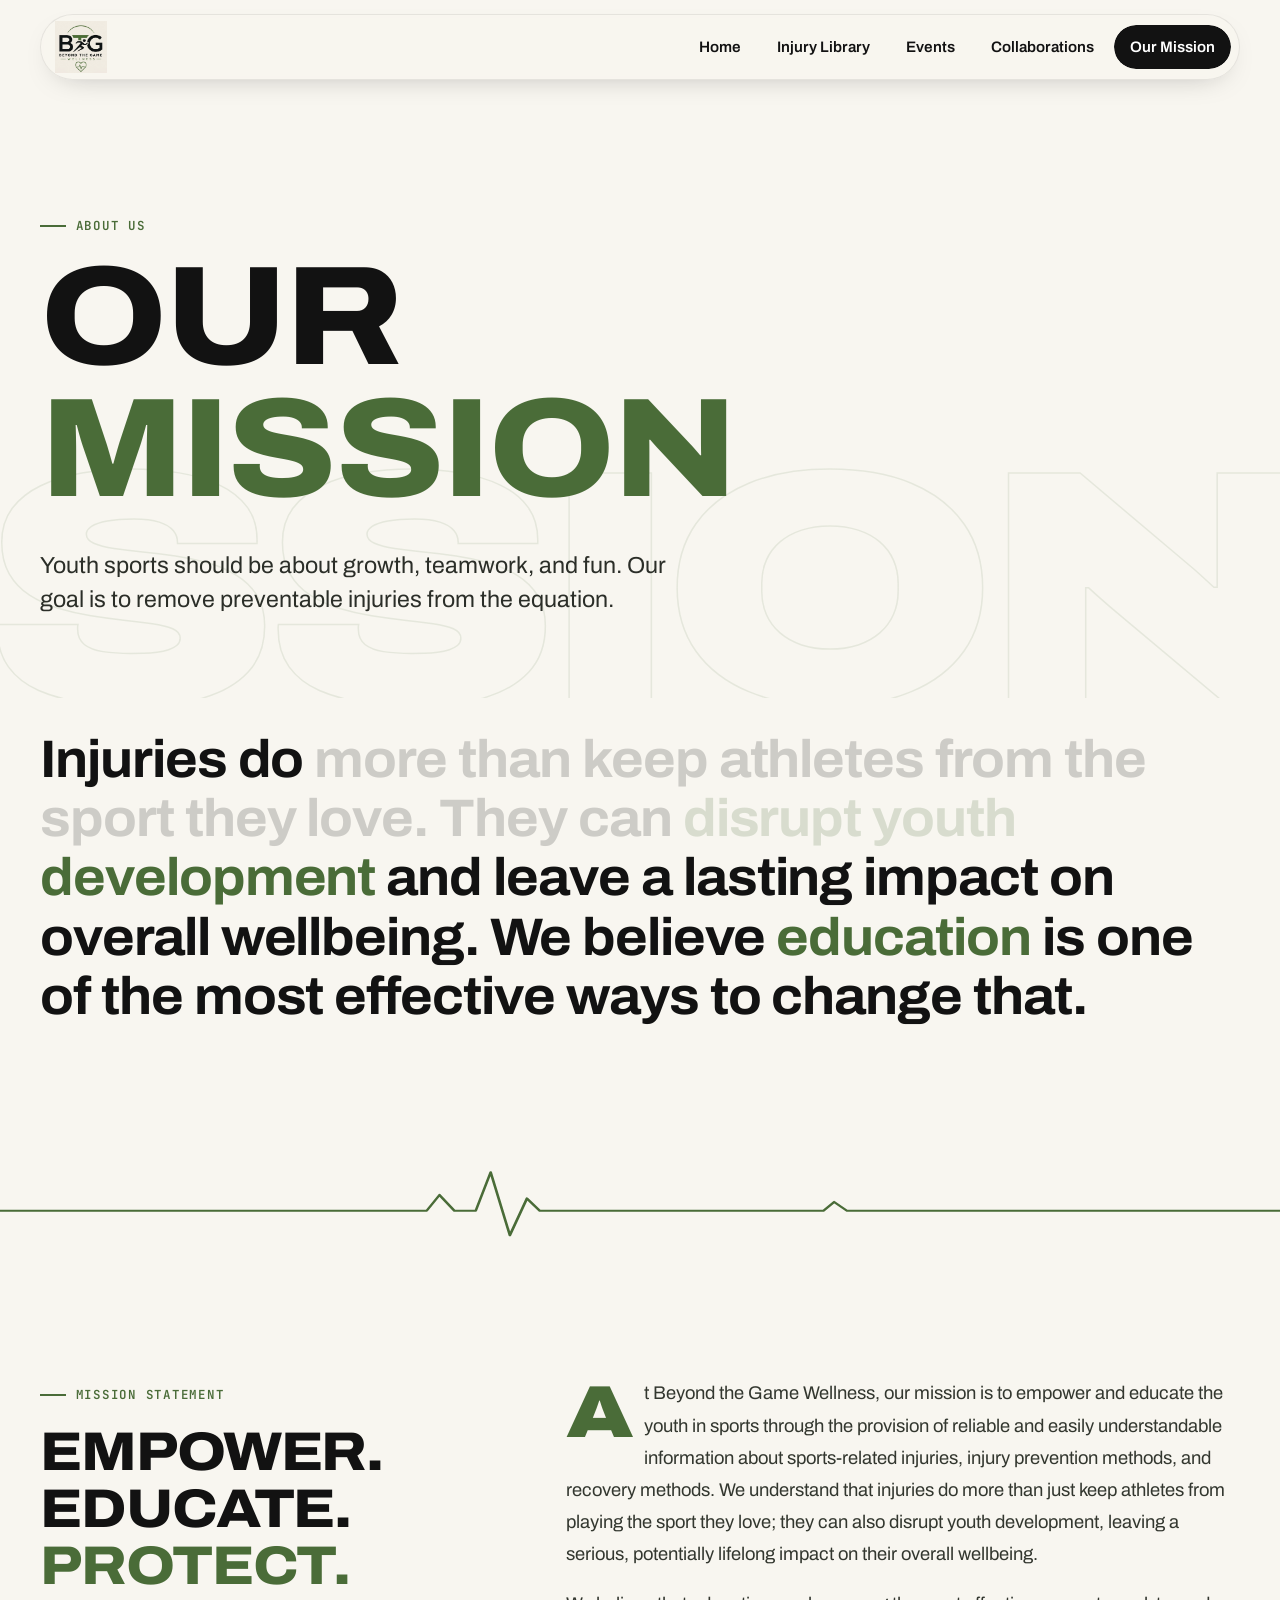
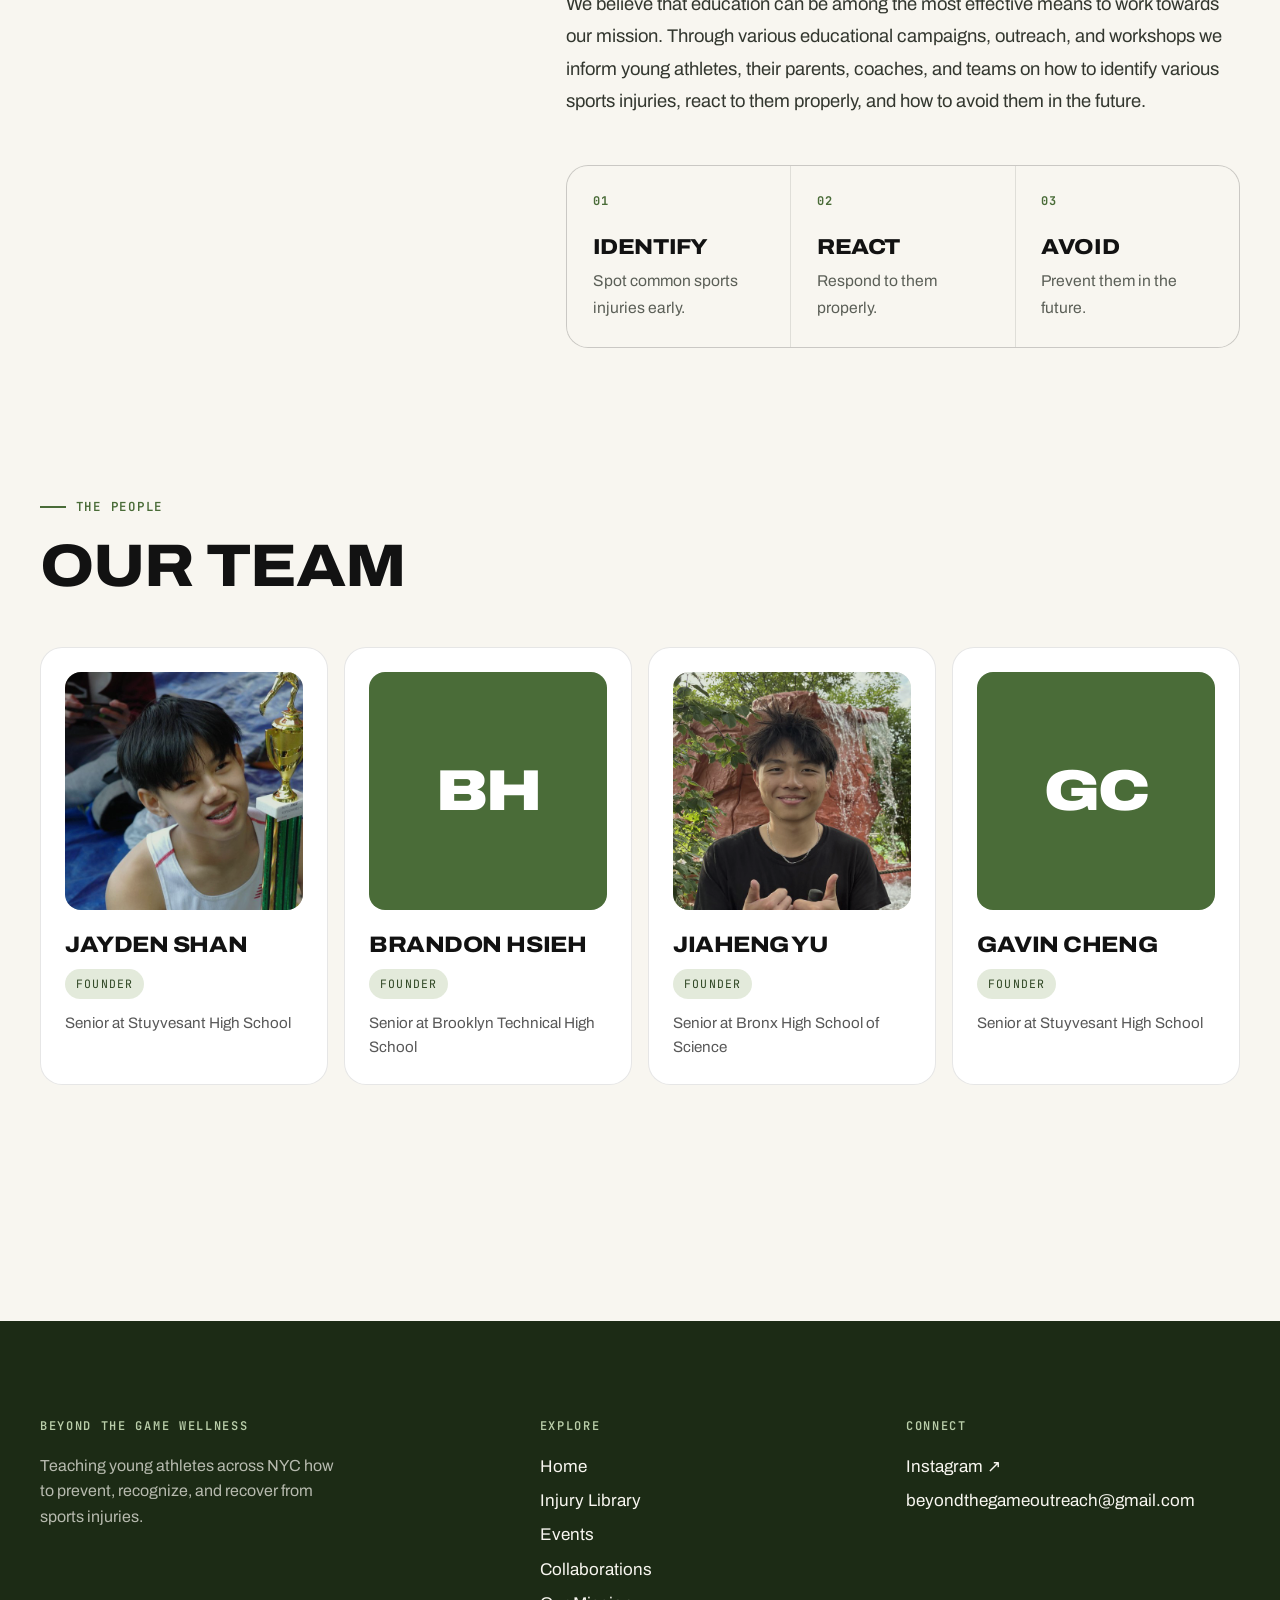
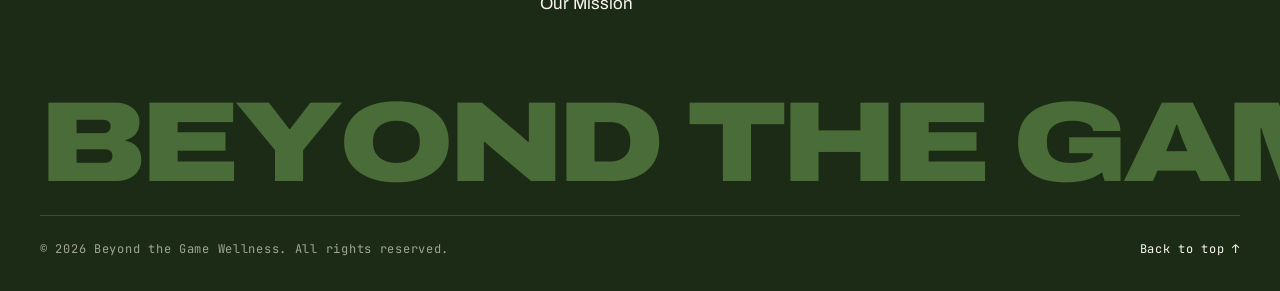
==== commit f6f3b8f2: "added jayden and jia, still need to add gaivn and h1 and the pcapybara photos:" ====
--- a/about.html
+++ b/about.html
@@ -97,7 +97,7 @@
                 <h2 class="lines"><span class="line"><span>Our Team</span></span></h2>
                 <div class="team">
                     <article class="member" data-reveal style="--d:0">
-                        <div class="monogram" aria-hidden="true">JS</div>
+                        <div class="monogram has-photo"><img src="TEAM/jayden.jpg" alt="Jayden Shan"></div>
                         <div>
                             <h3>Jayden Shan</h3>
                             <span class="role">Founder</span>
@@ -113,10 +113,10 @@
                         </div>
                     </article>
                     <article class="member" data-reveal style="--d:2">
-                        <div class="monogram" aria-hidden="true">JY</div>
+                        <div class="monogram has-photo"><img src="TEAM/jiaheng.jpg" alt="Jiaheng Yu"></div>
                         <div>
                             <h3>Jiaheng Yu</h3>
-                            <span class="role">Co-Founder</span>
+                            <span class="role">Founder</span>
                             <p class="school">Senior at Bronx High School of Science</p>
                         </div>
                     </article>
@@ -124,7 +124,7 @@
                         <div class="monogram" aria-hidden="true">GC</div>
                         <div>
                             <h3>Gavin Cheng</h3>
-                            <span class="role">Co-Founder</span>
+                            <span class="role">Founder</span>
                             <p class="school">Senior at Stuyvesant High School</p>
                         </div>
                     </article>
--- a/style.css
+++ b/style.css
@@ -1060,3 +1060,32 @@
   .logo-meta { padding: 1rem 1.1rem; }
   .btg-mini { height: 38px; }
 }
+
+/* =========================================================
+   TEAM PHOTOS (About page)
+   Every card gets a big square avatar: a photo if there is one,
+   otherwise the person's initials on green.
+   ========================================================= */
+.member .monogram {
+  width: 100%; height: auto; aspect-ratio: 1 / 1; border-radius: 16px;
+  font-size: clamp(2.6rem, 5vw, 3.6rem); overflow: hidden; position: relative;
+}
+.member:hover .monogram { transform: none; border-radius: 16px; }
+.member .monogram.has-photo { background: var(--cream-2); }
+.member .monogram img {
+  width: 100%; height: 100%; object-fit: cover; object-position: center 30%;
+  transform: scale(1.04); filter: saturate(0.9);
+  transition: transform 0.9s var(--ease-out), filter 0.6s ease;
+}
+.member:hover .monogram img { transform: scale(1.1); filter: saturate(1.05); }
+.member .monogram::after {            /* green wash that slides away on hover */
+  content: ""; position: absolute; inset: 0; background: var(--green);
+  mix-blend-mode: multiply; opacity: 0.18; transition: opacity 0.6s ease;
+  pointer-events: none;
+}
+.member .monogram:not(.has-photo)::after { display: none; }
+.member:hover .monogram::after { opacity: 0; }
+.member h3 { margin-top: 1.4rem; }
+@media (max-width: 640px) {
+  .member .monogram { aspect-ratio: 4 / 3; }
+}
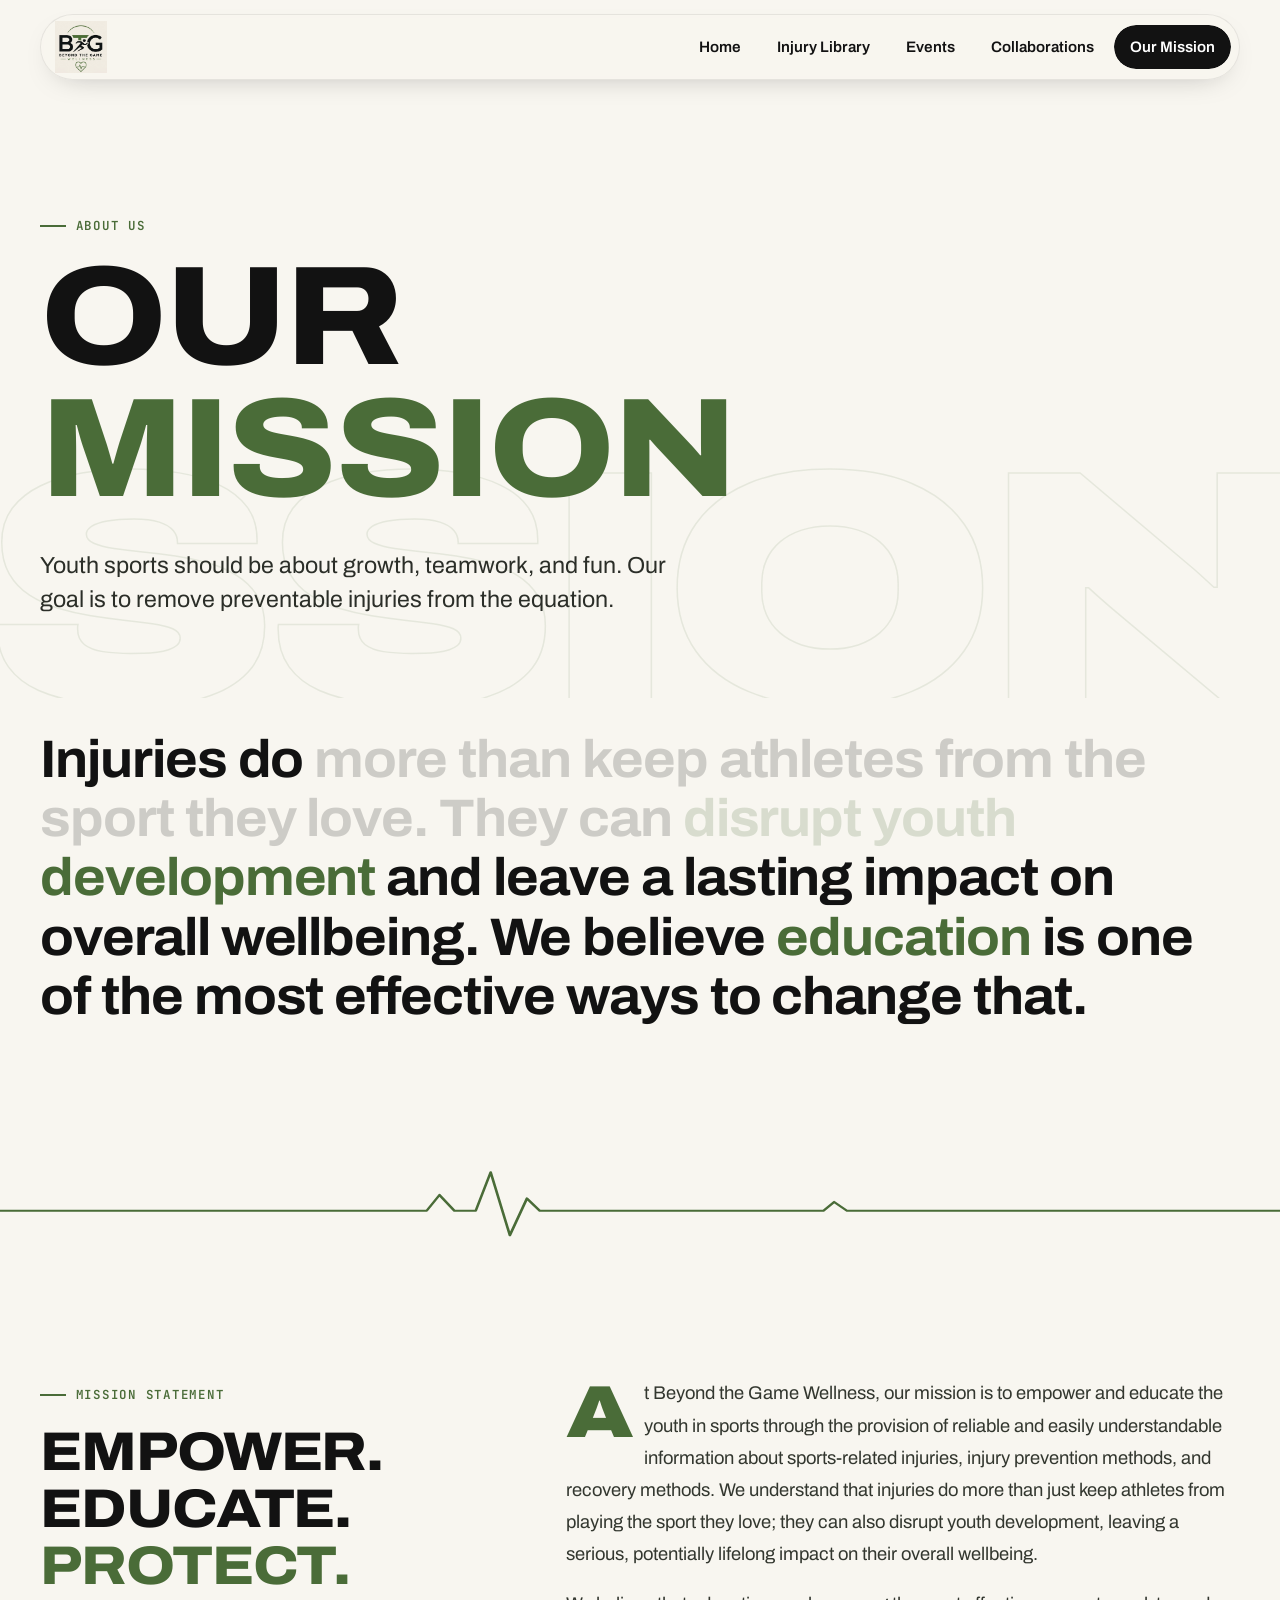
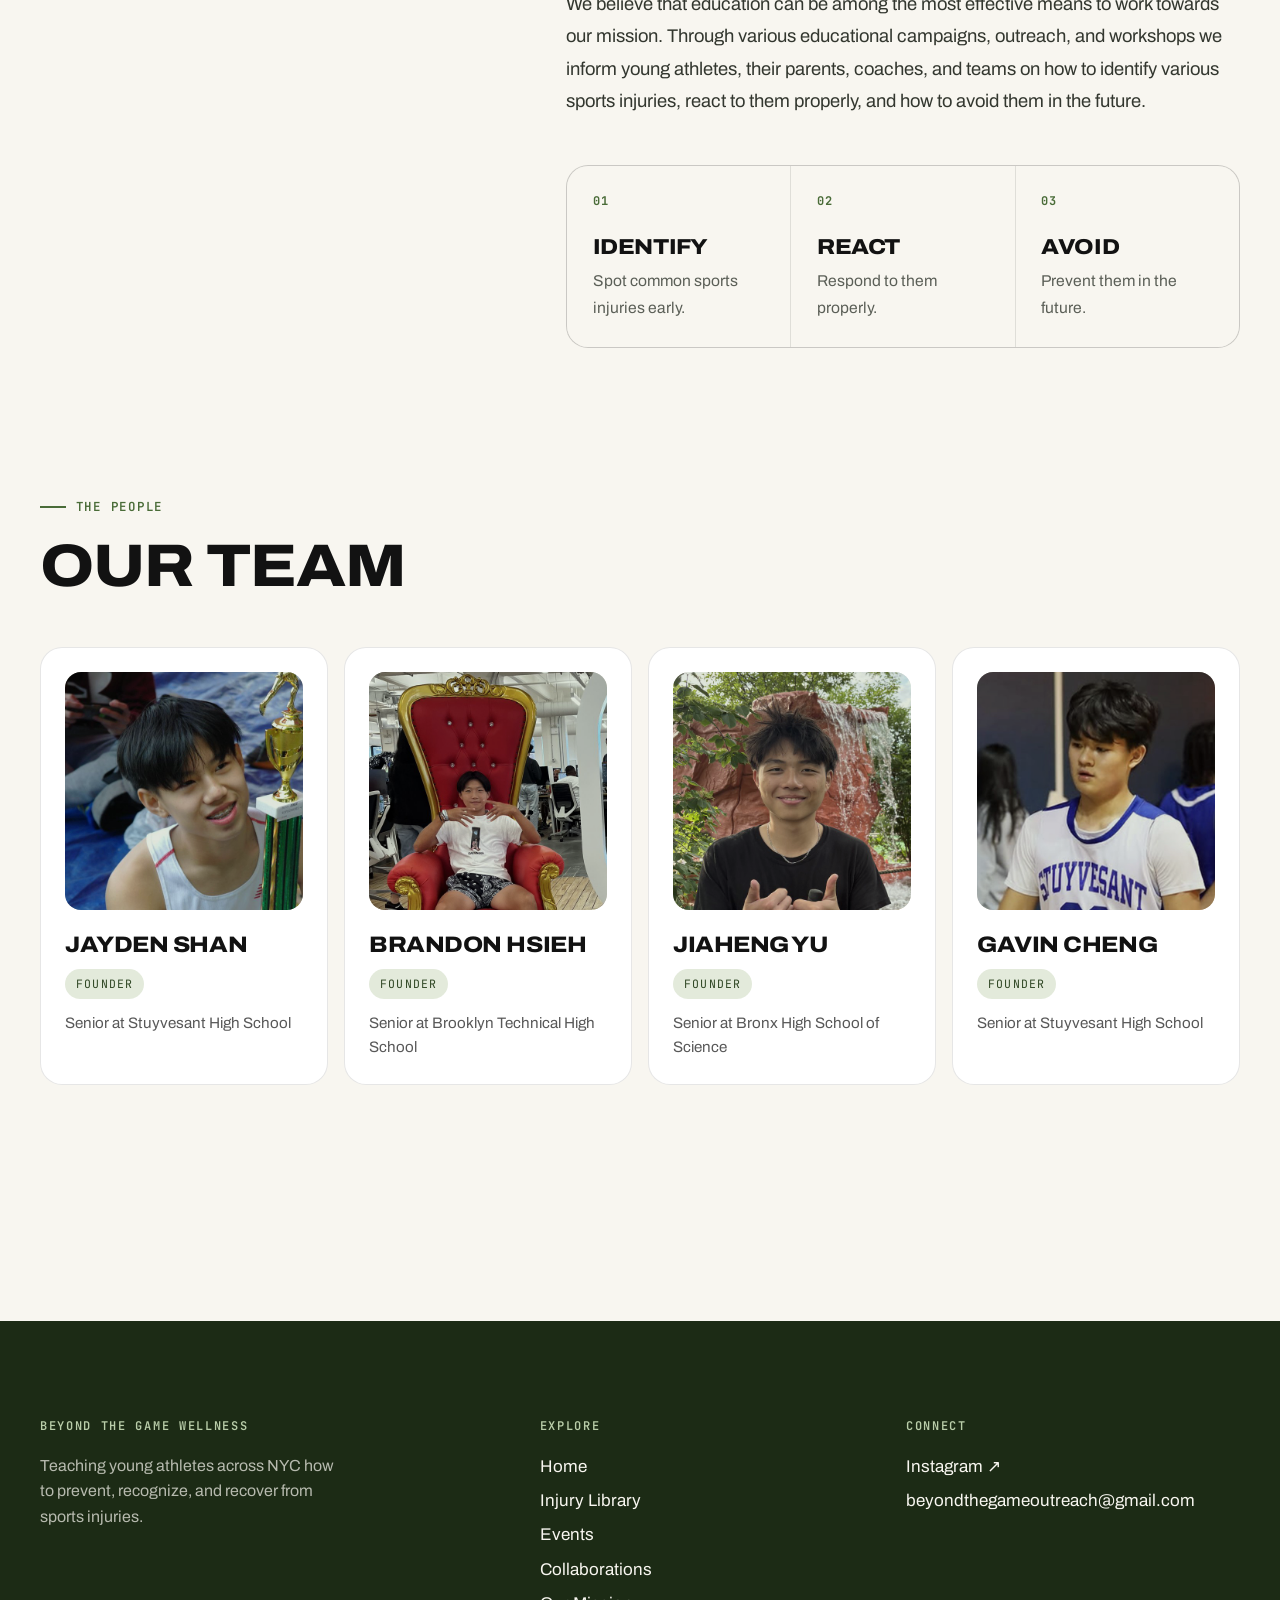
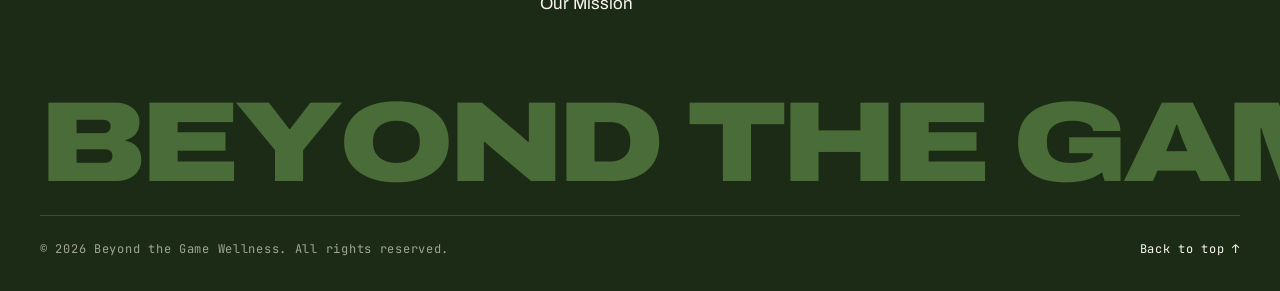
==== commit 009e2269: "Added gavin and h1" ====
--- a/about.html
+++ b/about.html
@@ -105,7 +105,7 @@
                         </div>
                     </article>
                     <article class="member" data-reveal style="--d:1">
-                        <div class="monogram" aria-hidden="true">BH</div>
+                        <div class="monogram has-photo"><img src="TEAM/brandon.jpg" alt="Brandon Hsieh"></div>
                         <div>
                             <h3>Brandon Hsieh</h3>
                             <span class="role">Founder</span>
@@ -121,7 +121,7 @@
                         </div>
                     </article>
                     <article class="member" data-reveal style="--d:3">
-                        <div class="monogram" aria-hidden="true">GC</div>
+                        <div class="monogram has-photo"><img src="TEAM/gavin.jpg" alt="Gavin Cheng"></div>
                         <div>
                             <h3>Gavin Cheng</h3>
                             <span class="role">Founder</span>
--- a/style.css
+++ b/style.css
@@ -326,7 +326,7 @@
     position: absolute; inset: -6% 0 0; z-index: 0;
     background:
       linear-gradient(180deg, rgba(18,18,18,0.35) 0%, rgba(28,43,21,0.55) 55%, rgba(28,43,21,0.95) 100%),
-      url("YBLXBTG.png") center / cover no-repeat,
+      url("YBLXBTG.jpg") center / cover no-repeat,
       radial-gradient(120% 80% at 70% 20%, #4A6C38 0%, #1C2B15 70%);
     transform: scale(1.08);
     animation: heroZoom 2.4s var(--ease-out) 0.2s forwards;
